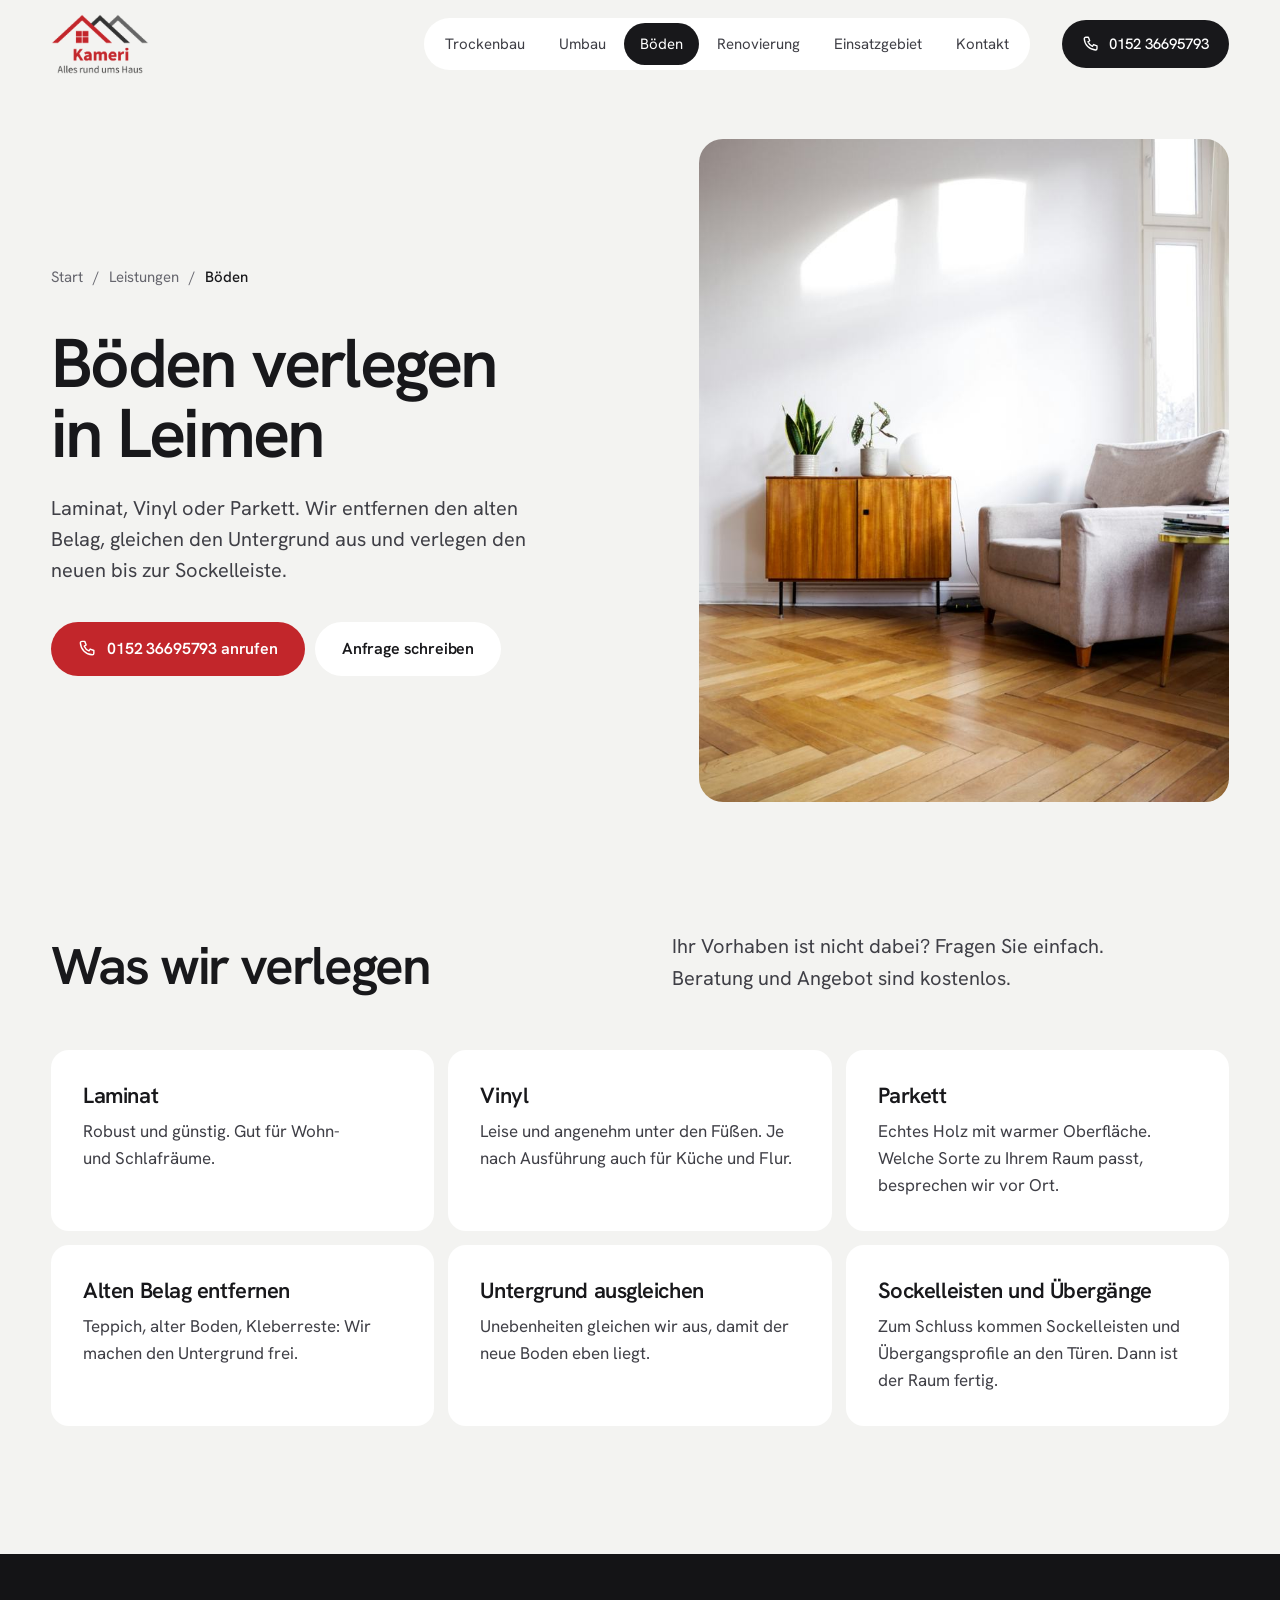
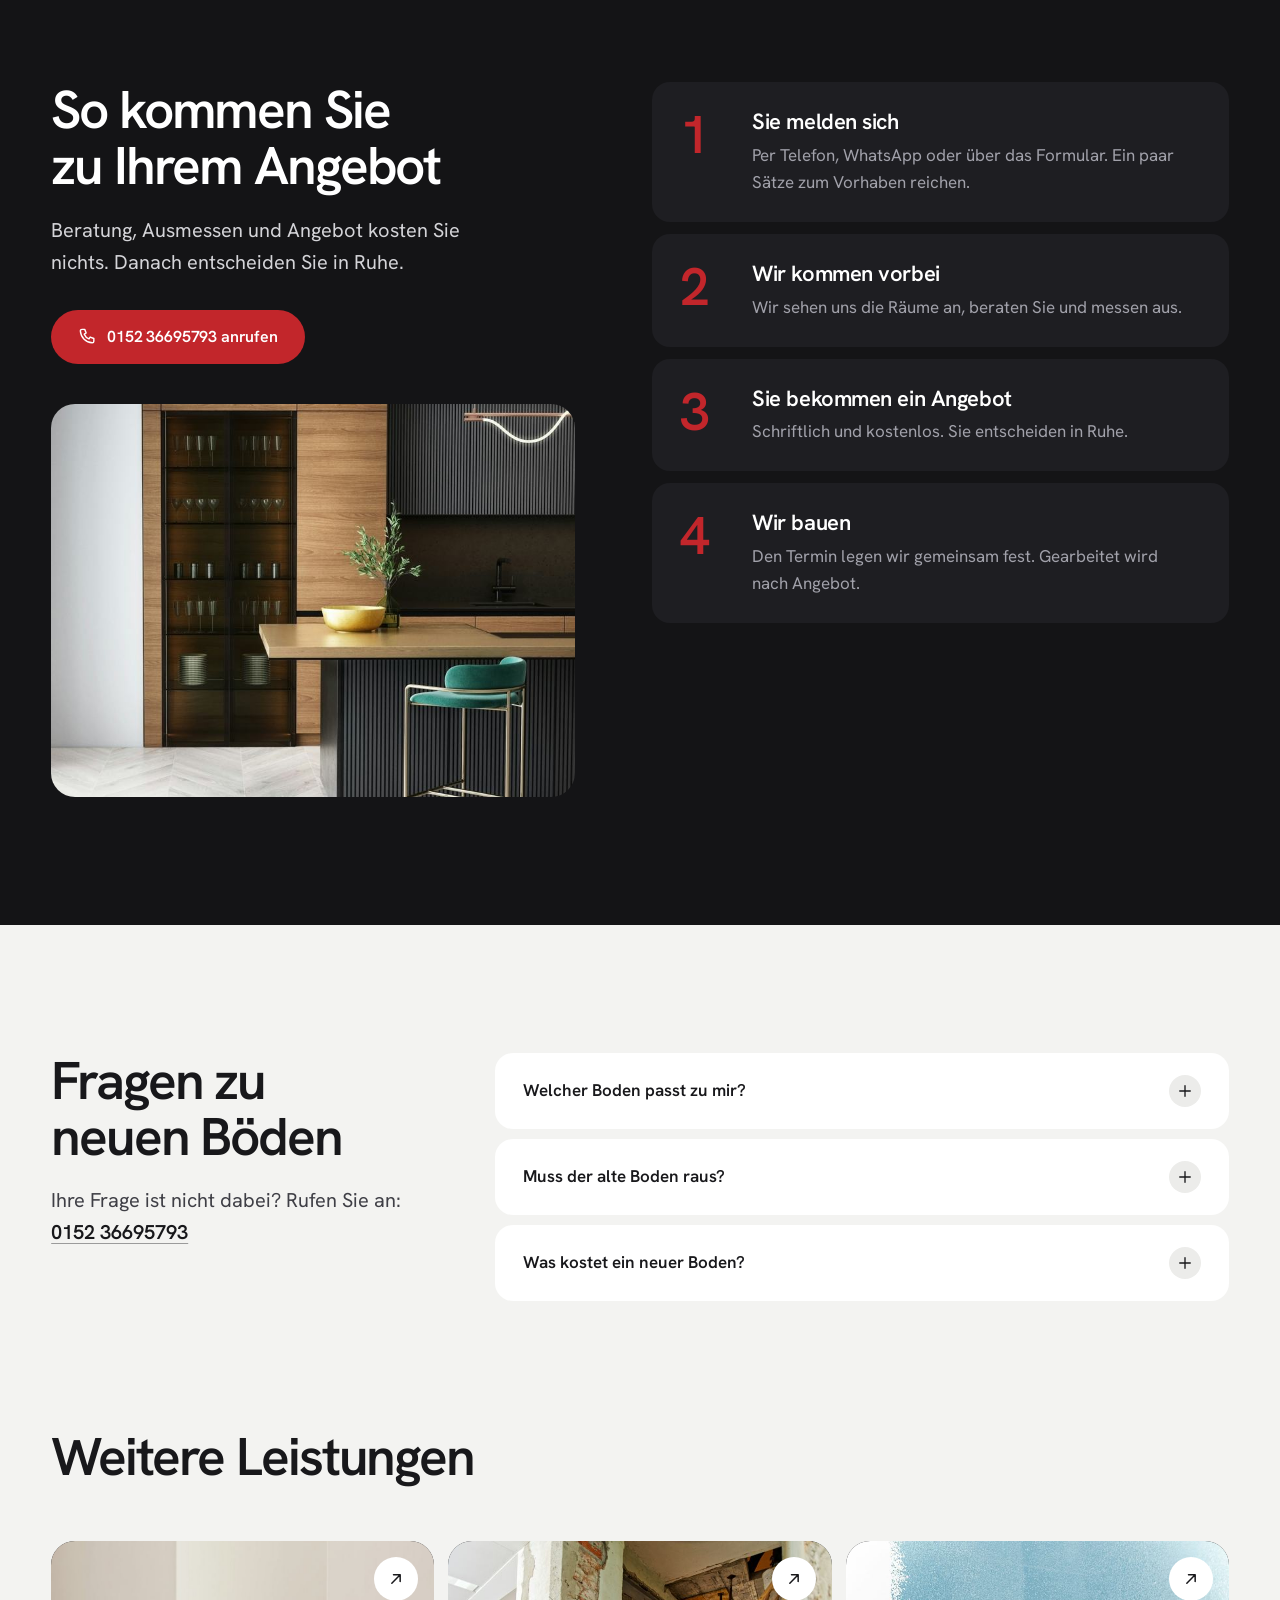
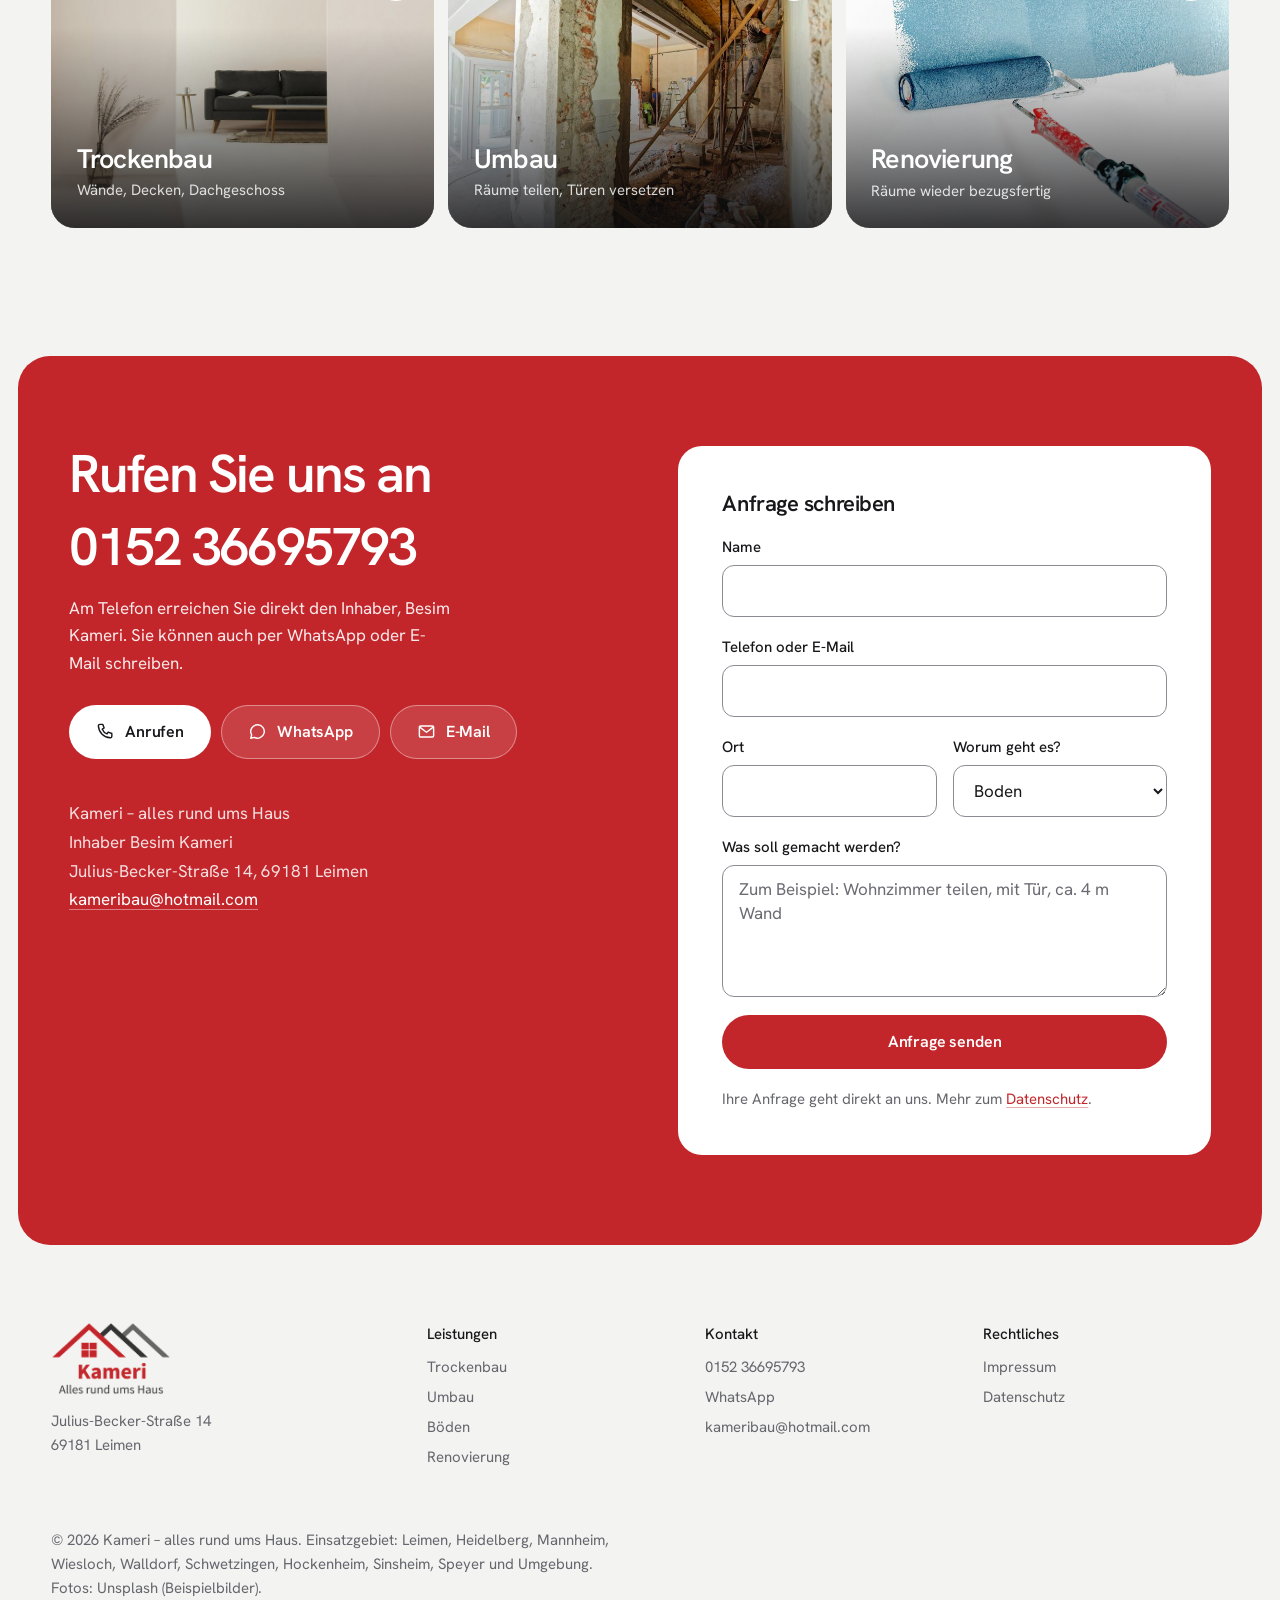
==== boeden.html @ 83eec3ef "Neue Startseite und eigene Seiten für jede Leistung Startseite mit Foto-Bühne und Rückruf-Formular, " ====
<!doctype html>
<html lang="de">
<head>
  <meta charset="utf-8">
  <meta name="viewport" content="width=device-width, initial-scale=1, viewport-fit=cover">
  <title>Boden verlegen in Leimen, Heidelberg und Umgebung – Kameri</title>
  <meta name="description" content="Laminat, Vinyl und Parkett verlegen in Leimen und Umgebung: alten Belag entfernen, Untergrund ausgleichen, neuen Boden verlegen. Beratung und Angebot kostenlos.">
  <meta name="theme-color" content="#f3f3f1">
  <link rel="icon" type="image/png" href="bilder/favicon.png">
  <link rel="apple-touch-icon" href="bilder/favicon.png">
  <link rel="preload" href="schriften/hanken-grotesk-latin-600-normal.woff2" as="font" type="font/woff2" crossorigin>
  <link rel="preload" href="schriften/hanken-grotesk-latin-400-normal.woff2" as="font" type="font/woff2" crossorigin>
  <link rel="stylesheet" href="stil.css?v=9">
  <meta property="og:title" content="Boden verlegen in Leimen, Heidelberg und Umgebung – Kameri">
  <meta property="og:description" content="Laminat, Vinyl und Parkett verlegen in Leimen und Umgebung: alten Belag entfernen, Untergrund ausgleichen, neuen Boden verlegen. Beratung und Angebot kostenlos.">
  <meta property="og:image" content="bilder/fotos/boden-fischgraet-1200.jpg">
  <meta property="og:locale" content="de_DE">
  <script type="application/ld+json">
  {
    "@context": "https://schema.org",
    "@type": "Service",
    "serviceType": "Böden",
    "areaServed": ["Leimen", "Heidelberg", "Mannheim", "Wiesloch", "Walldorf", "Schwetzingen", "Hockenheim", "Sinsheim", "Speyer"],
    "provider": {
      "@type": "HomeAndConstructionBusiness",
      "name": "Kameri – alles rund ums Haus",
      "telephone": "+49 152 36695793",
      "address": { "@type": "PostalAddress", "streetAddress": "Julius-Becker-Straße 14", "postalCode": "69181", "addressLocality": "Leimen", "addressCountry": "DE" }
    }
  }
  </script>
  <script>document.documentElement.classList.add("js")</script>
</head>
<body>
  <a class="springen" href="#inhalt">Zum Inhalt springen</a>

  <svg width="0" height="0" class="symbole" aria-hidden="true">
    <symbol id="i-telefon" viewBox="0 0 24 24"><path fill="none" stroke="currentColor" stroke-width="1.8" stroke-linecap="round" stroke-linejoin="round" d="M5 3h3.5l1.8 4.6-2.4 1.5a11 11 0 0 0 6 6l1.5-2.4L20 14.5V18a2 2 0 0 1-2 2A16 16 0 0 1 3 5a2 2 0 0 1 2-2Z"/></symbol>
    <symbol id="i-chat" viewBox="0 0 24 24"><path fill="none" stroke="currentColor" stroke-width="1.8" stroke-linecap="round" stroke-linejoin="round" d="M12 3.5a8.5 8.5 0 0 0-7.4 12.7L3.5 20.5l4.4-1.1A8.5 8.5 0 1 0 12 3.5Z"/></symbol>
    <symbol id="i-post" viewBox="0 0 24 24"><rect x="3" y="5" width="18" height="14" rx="1.5" fill="none" stroke="currentColor" stroke-width="1.8"/><path fill="none" stroke="currentColor" stroke-width="1.8" stroke-linejoin="round" d="m3.5 6.5 8.5 6.5 8.5-6.5"/></symbol>
    <symbol id="i-haken" viewBox="0 0 24 24"><path fill="none" stroke="currentColor" stroke-width="2" stroke-linecap="round" stroke-linejoin="round" d="m5 12.5 4.5 4.5L19 7.5"/></symbol>
    <symbol id="i-plus" viewBox="0 0 24 24"><path fill="none" stroke="currentColor" stroke-width="1.8" stroke-linecap="round" d="M12 5v14M5 12h14"/></symbol>
    <symbol id="i-pfeil" viewBox="0 0 24 24"><path fill="none" stroke="currentColor" stroke-width="1.8" stroke-linecap="round" stroke-linejoin="round" d="M7 17 17 7M9 7h8v8"/></symbol>
  </svg>

  <header class="kopf">
    <div class="kopf-innen">
      <a class="marke" href="index.html" aria-label="Kameri – alles rund ums Haus, zur Startseite">
        <img src="bilder/logo-260.png" width="260" height="159" alt="Kameri – alles rund ums Haus">
      </a>
      <nav class="navi" id="navi" aria-label="Hauptnavigation">
        <a href="trockenbau.html">Trockenbau</a>
          <a href="umbau.html">Umbau</a>
          <a href="boeden.html" aria-current="page">Böden</a>
          <a href="renovierung.html">Renovierung</a>
        <a href="index.html#gebiet">Einsatzgebiet</a>
        <a href="#kontakt">Kontakt</a>
      </nav>
      <a class="kopf-telefon" href="tel:+4915236695793">
        <svg aria-hidden="true"><use href="#i-telefon"/></svg>
        <span>0152 36695793</span>
      </a>
      <button class="menue-knopf" type="button" aria-expanded="false" aria-controls="navi" aria-label="Menü öffnen"><span></span><span></span></button>
    </div>
  </header>

  <main id="inhalt">
    <section class="seitenkopf" aria-labelledby="titel">
      <div class="seitenkopf-text">
        <nav class="pfad" aria-label="Sie sind hier">
          <a href="index.html">Start</a><span aria-hidden="true">/</span><a href="index.html#leistungen">Leistungen</a><span aria-hidden="true">/</span><span aria-current="page">Böden</span>
        </nav>
        <h1 id="titel">Böden verlegen in Leimen</h1>
        <p class="seitenkopf-lead">Laminat, Vinyl oder Parkett. Wir entfernen den alten Belag, gleichen den Untergrund aus und verlegen den neuen bis zur Sockelleiste.</p>
        <div class="aktionen">
          <a class="knopf knopf-rot" href="tel:+4915236695793"><svg aria-hidden="true"><use href="#i-telefon"/></svg>0152 36695793 anrufen</a>
          <a class="knopf knopf-weiss" href="#kontakt">Anfrage schreiben</a>
        </div>
      </div>
      <div class="seitenkopf-bild">
        <img src="bilder/fotos/boden-fischgraet-1200.jpg" srcset="bilder/fotos/boden-fischgraet-800.jpg 800w, bilder/fotos/boden-fischgraet-1200.jpg 1200w, bilder/fotos/boden-fischgraet-1600.jpg 1600w" sizes="(max-width: 860px) 100vw, 45vw" width="1200" height="1800" fetchpriority="high" alt="Wohnzimmer mit Parkett und hellen Wänden">
      </div>
    </section>

    <section class="abschnitt abschnitt-oben-frei" aria-labelledby="punkte-titel">
      <div class="innen">
        <div class="abschnitt-kopf" data-zeigen>
          <h2 id="punkte-titel">Was wir verlegen</h2>
          <p>Ihr Vorhaben ist nicht dabei? Fragen Sie einfach. Beratung und Angebot sind kostenlos.</p>
        </div>
        <ul class="punkte">
          <li data-zeigen>
            <h3>Laminat</h3>
            <p>Robust und günstig. Gut für Wohn- und Schlafräume.</p>
          </li>
          <li data-zeigen>
            <h3>Vinyl</h3>
            <p>Leise und angenehm unter den Füßen. Je nach Ausführung auch für Küche und Flur.</p>
          </li>
          <li data-zeigen>
            <h3>Parkett</h3>
            <p>Echtes Holz mit warmer Oberfläche. Welche Sorte zu Ihrem Raum passt, besprechen wir vor Ort.</p>
          </li>
          <li data-zeigen>
            <h3>Alten Belag entfernen</h3>
            <p>Teppich, alter Boden, Kleberreste: Wir machen den Untergrund frei.</p>
          </li>
          <li data-zeigen>
            <h3>Untergrund ausgleichen</h3>
            <p>Unebenheiten gleichen wir aus, damit der neue Boden eben liegt.</p>
          </li>
          <li data-zeigen>
            <h3>Sockelleisten und Übergänge</h3>
            <p>Zum Schluss kommen Sockelleisten und Übergangsprofile an den Türen. Dann ist der Raum fertig.</p>
          </li>
        </ul>
      </div>
    </section>

    <section class="dunkel" id="ablauf" aria-labelledby="ablauf-titel">
      <div class="innen ablauf-innen">
        <div class="ablauf-text" data-zeigen>
          <h2 id="ablauf-titel">So kommen Sie zu Ihrem Angebot</h2>
          <p>Beratung, Ausmessen und Angebot kosten Sie nichts. Danach entscheiden Sie in Ruhe.</p>
          <div class="aktionen">
            <a class="knopf knopf-rot" href="tel:+4915236695793"><svg aria-hidden="true"><use href="#i-telefon"/></svg>0152 36695793 anrufen</a>
          </div>
          <img class="ablauf-bild" src="bilder/fotos/kueche-dunkel-1200.jpg" srcset="bilder/fotos/kueche-dunkel-800.jpg 800w, bilder/fotos/kueche-dunkel-1200.jpg 1200w, bilder/fotos/kueche-dunkel-1600.jpg 1600w" sizes="(max-width: 860px) 100vw, 40vw" width="1200" height="1311" loading="lazy" alt="Dunkle, edle Küche mit Holzfronten und Fischgrätboden">
        </div>
        <ol class="ablauf">
          <li data-zeigen>
            <h3>Sie melden sich</h3>
            <p>Per Telefon, WhatsApp oder über das Formular. Ein paar Sätze zum Vorhaben reichen.</p>
          </li>
          <li data-zeigen>
            <h3>Wir kommen vorbei</h3>
            <p>Wir sehen uns die Räume an, beraten Sie und messen aus.</p>
          </li>
          <li data-zeigen>
            <h3>Sie bekommen ein Angebot</h3>
            <p>Schriftlich und kostenlos. Sie entscheiden in Ruhe.</p>
          </li>
          <li data-zeigen>
            <h3>Wir bauen</h3>
            <p>Den Termin legen wir gemeinsam fest. Gearbeitet wird nach Angebot.</p>
          </li>
        </ol>
      </div>
    </section>

    <section class="abschnitt" id="fragen" aria-labelledby="fragen-titel">
      <div class="innen fragen-innen">
        <div class="abschnitt-kopf abschnitt-kopf-schmal" data-zeigen>
          <h2 id="fragen-titel">Fragen zu neuen Böden</h2>
          <p class="fragen-hinweis">Ihre Frage ist nicht dabei? Rufen Sie an: <a class="textlink" href="tel:+4915236695793">0152 36695793</a></p>
        </div>
        <div class="fragen" data-zeigen>
          <details>
            <summary>Welcher Boden passt zu mir?<svg aria-hidden="true"><use href="#i-plus"/></svg></summary>
            <p>Das hängt vom Raum ab und davon, was Sie ausgeben möchten. Bei der Besichtigung sehen wir uns den Raum an und beraten Sie.</p>
          </details>
          <details>
            <summary>Muss der alte Boden raus?<svg aria-hidden="true"><use href="#i-plus"/></svg></summary>
            <p>Nicht immer. Manchmal kann der neue Belag darauf liegen. Das prüfen wir vor Ort.</p>
          </details>
          <details>
            <summary>Was kostet ein neuer Boden?<svg aria-hidden="true"><use href="#i-plus"/></svg></summary>
            <p>Das hängt von Fläche, Belag und Untergrund ab. Besichtigung und Angebot sind kostenlos.</p>
          </details>
        </div>
      </div>
    </section>

    <section class="abschnitt abschnitt-oben-frei" aria-labelledby="weitere-titel">
      <div class="innen">
        <div class="abschnitt-kopf" data-zeigen>
          <h2 id="weitere-titel">Weitere Leistungen</h2>
        </div>
        <div class="kacheln kacheln-drei">
          <a class="kachel" href="trockenbau.html" data-zeigen>
            <img src="bilder/fotos/trockenbau-bogen-1200.jpg" srcset="bilder/fotos/trockenbau-bogen-800.jpg 800w, bilder/fotos/trockenbau-bogen-1200.jpg 1200w, bilder/fotos/trockenbau-bogen-1600.jpg 1600w" sizes="(max-width: 720px) 100vw, 33vw" width="1200" height="1800" loading="lazy" alt="Weißer Raum mit gerundetem Wanddurchgang">
            
            <span class="kachel-pfeil"><svg aria-hidden="true"><use href="#i-pfeil"/></svg></span>
            <span class="kachel-text">
              <span class="kachel-name">Trockenbau</span>
              <span class="kachel-kurz">Wände, Decken, Dachgeschoss</span>
            </span>
          </a>
          <a class="kachel" href="umbau.html" data-zeigen>
            <img src="bilder/fotos/umbau-altbau-1200.jpg" srcset="bilder/fotos/umbau-altbau-800.jpg 800w, bilder/fotos/umbau-altbau-1200.jpg 1200w, bilder/fotos/umbau-altbau-1600.jpg 1600w" sizes="(max-width: 720px) 100vw, 33vw" width="1200" height="798" loading="lazy" alt="Altbauwohnung im Umbau mit geöffneter Wand und Stützen">
            
            <span class="kachel-pfeil"><svg aria-hidden="true"><use href="#i-pfeil"/></svg></span>
            <span class="kachel-text">
              <span class="kachel-name">Umbau</span>
              <span class="kachel-kurz">Räume teilen, Türen versetzen</span>
            </span>
          </a>
          <a class="kachel" href="renovierung.html" data-zeigen>
            <img src="bilder/fotos/renovierung-farbe-1200.jpg" srcset="bilder/fotos/renovierung-farbe-800.jpg 800w, bilder/fotos/renovierung-farbe-1200.jpg 1200w, bilder/fotos/renovierung-farbe-1600.jpg 1600w" sizes="(max-width: 720px) 100vw, 33vw" width="1200" height="839" loading="lazy" alt="Farbroller streicht eine Wand hellblau">
            
            <span class="kachel-pfeil"><svg aria-hidden="true"><use href="#i-pfeil"/></svg></span>
            <span class="kachel-text">
              <span class="kachel-name">Renovierung</span>
              <span class="kachel-kurz">Räume wieder bezugsfertig</span>
            </span>
          </a>
        </div>
      </div>
    </section>

    <section class="kontakt" id="kontakt" aria-labelledby="kontakt-titel">
      <div class="kontakt-flaeche">
        <div class="innen kontakt-innen">
          <div class="kontakt-text" data-zeigen>
            <h2 id="kontakt-titel">Rufen Sie uns an</h2>
            <a class="kontakt-nummer" href="tel:+4915236695793">0152 36695793</a>
            <p>Am Telefon erreichen Sie direkt den Inhaber, Besim Kameri. Sie können auch per WhatsApp oder E-Mail schreiben.</p>
            <div class="aktionen">
              <a class="knopf knopf-weiss" href="tel:+4915236695793"><svg aria-hidden="true"><use href="#i-telefon"/></svg>Anrufen</a>
              <a class="knopf knopf-glas" href="https://wa.me/4915236695793"><svg aria-hidden="true"><use href="#i-chat"/></svg>WhatsApp</a>
              <a class="knopf knopf-glas" href="mailto:kameribau@hotmail.com"><svg aria-hidden="true"><use href="#i-post"/></svg>E-Mail</a>
            </div>
            <address>
              Kameri – alles rund ums Haus<br>
              Inhaber Besim Kameri<br>
              Julius-Becker-Straße 14, 69181 Leimen<br>
              <a class="textlink" href="mailto:kameribau@hotmail.com">kameribau@hotmail.com</a>
            </address>
          </div>

          <form class="formular" id="anfrage" data-anfrage action="mailto:kameribau@hotmail.com" method="post" enctype="text/plain" novalidate data-zeigen>
            <h3>Anfrage schreiben</h3>
            <div class="feld">
              <label for="f-name">Name</label>
              <input id="f-name" name="Name" type="text" autocomplete="name" required aria-describedby="f-name-fehler">
              <span class="fehler" id="f-name-fehler"></span>
            </div>
            <div class="feld">
              <label for="f-kontakt">Telefon oder E-Mail</label>
              <input id="f-kontakt" name="Kontakt" type="text" autocapitalize="none" autocorrect="off" spellcheck="false" required aria-describedby="f-kontakt-fehler">
              <span class="fehler" id="f-kontakt-fehler"></span>
            </div>
            <div class="feld-reihe">
              <div class="feld">
                <label for="f-ort">Ort</label>
                <input id="f-ort" name="Ort" type="text" autocomplete="address-level2">
              </div>
              <div class="feld">
                <label for="f-leistung">Worum geht es?</label>
                <select id="f-leistung" name="Leistung">
                <option value="">Bitte wählen</option>
                <option>Trockenbau</option>
                <option>Umbau</option>
                <option selected>Boden</option>
                <option>Renovierung</option>
                <option>Etwas anderes</option>
              </select>
              </div>
            </div>
            <div class="feld">
              <label for="f-nachricht">Was soll gemacht werden?</label>
              <textarea id="f-nachricht" name="Nachricht" required aria-describedby="f-nachricht-fehler" placeholder="Zum Beispiel: Wohnzimmer teilen, mit Tür, ca. 4 m Wand"></textarea>
              <span class="fehler" id="f-nachricht-fehler"></span>
            </div>
            <input class="falle" type="checkbox" name="botcheck" tabindex="-1" autocomplete="off" aria-hidden="true">
            <button class="knopf knopf-rot knopf-breit" type="submit">Anfrage senden</button>
            <p class="formular-hinweis"><span data-hinweis-mail>Öffnet Ihr E-Mail-Programm mit der fertigen Nachricht.</span> Mehr zum <a class="textlink" href="datenschutz.html">Datenschutz</a>.</p>
            <p class="formular-status" role="status" aria-live="polite"></p>
          </form>
        </div>
      </div>
    </section>
  </main>

  <footer class="fuss">
    <div class="innen fuss-innen">
      <div class="fuss-marke">
        <img class="fuss-logo" src="bilder/logo-260.png" width="260" height="159" alt="Kameri – alles rund ums Haus" loading="lazy">
        <p>Julius-Becker-Straße 14<br>69181 Leimen</p>
      </div>
      <div>
        <p class="fuss-titel">Leistungen</p>
        <p class="fuss-links"><a href="trockenbau.html">Trockenbau</a><a href="umbau.html">Umbau</a><a href="boeden.html">Böden</a><a href="renovierung.html">Renovierung</a></p>
      </div>
      <div>
        <p class="fuss-titel">Kontakt</p>
        <p class="fuss-links"><a href="tel:+4915236695793">0152 36695793</a><a href="https://wa.me/4915236695793">WhatsApp</a><a href="mailto:kameribau@hotmail.com">kameribau@hotmail.com</a></p>
      </div>
      <div>
        <p class="fuss-titel">Rechtliches</p>
        <p class="fuss-links"><a href="impressum.html">Impressum</a><a href="datenschutz.html">Datenschutz</a></p>
      </div>
      <p class="fuss-recht">© <span data-jahr>2026</span> Kameri – alles rund ums Haus. Einsatzgebiet: Leimen, Heidelberg, Mannheim, Wiesloch, Walldorf, Schwetzingen, Hockenheim, Sinsheim, Speyer und Umgebung. Fotos: Unsplash (Beispielbilder).</p>
    </div>
  </footer>

  <div class="leiste" data-leiste>
    <a class="leiste-anruf" href="tel:+4915236695793"><svg aria-hidden="true"><use href="#i-telefon"/></svg>Anrufen</a>
    <a class="leiste-whatsapp" href="https://wa.me/4915236695793"><svg aria-hidden="true"><use href="#i-chat"/></svg>WhatsApp</a>
  </div>

  <script src="seite.js?v=9" defer></script>
</body>
</html>
---- stil.css ----
/* Kameri – alles rund ums Haus */

@font-face {
  font-family: "Hanken Grotesk";
  src: url("schriften/hanken-grotesk-latin-400-normal.woff2") format("woff2");
  font-weight: 400;
  font-display: swap;
}
@font-face {
  font-family: "Hanken Grotesk";
  src: url("schriften/hanken-grotesk-latin-500-normal.woff2") format("woff2");
  font-weight: 500;
  font-display: swap;
}
@font-face {
  font-family: "Hanken Grotesk";
  src: url("schriften/hanken-grotesk-latin-600-normal.woff2") format("woff2");
  font-weight: 600;
  font-display: swap;
}

/* Hell und modern mit dunklen Abschnitten: Flächen statt Rahmen, runde Fotos, Pill-Knöpfe */
:root {
  --grund: #f3f3f1;
  --weiss: #ffffff;
  --flaeche: #ececea;
  --linie: #e7e5e4;
  --tinte: #18181b;
  --text: #3f3f46;
  --leise: #66666e;
  --rot: #c2262b;
  --rot-tief: #a51f24;
  --feldrand: #8b8b93;
  --platzhalter: #6b6b73;

  --dunkel: #141416;
  --dunkel-karte: #1e1e22;
  --dunkel-linie: #2f2f35;
  --dunkel-text: #d4d4d8;
  --dunkel-leise: #a1a1aa;

  --schrift: "Hanken Grotesk", system-ui, -apple-system, "Segoe UI", sans-serif;

  --t-klein: 0.9375rem;
  --t-text: 1.0625rem;
  --t-lead: 1.25rem;
  --t-h3: 1.375rem;
  --t-h2: clamp(2.1rem, 1.4rem + 2.4vw, 3.5rem);
  --t-h1: clamp(2.75rem, 1.5rem + 4.4vw, 5.5rem);

  --r-gross: 24px;
  --r: 18px;
  --r-klein: 12px;

  --rand: clamp(20px, 4vw, 56px);
  --rand-klein: clamp(10px, 1.4vw, 20px);
  --r-buehne: 32px;
  --breite: 1320px;
  --abstand: clamp(88px, 10vw, 144px);
  --kopf-hoehe: 88px;

  --ease-out: cubic-bezier(0.23, 1, 0.32, 1);
  --ease-soft: cubic-bezier(0.33, 1, 0.68, 1);
}

*,
*::before,
*::after {
  box-sizing: border-box;
}

html {
  -webkit-text-size-adjust: 100%;
  -webkit-tap-highlight-color: transparent;
  scroll-behavior: smooth;
  scroll-padding-top: calc(var(--kopf-hoehe) + 16px);
  scrollbar-color: #c4c4c8 var(--grund);
}

body {
  margin: 0;
  background: var(--grund);
  color: var(--text);
  font-family: var(--schrift);
  font-size: var(--t-text);
  line-height: 1.6;
  caret-color: var(--rot);
  accent-color: var(--rot);
  font-kerning: normal;
  -webkit-font-smoothing: antialiased;
}

::selection {
  background: var(--rot);
  color: var(--weiss);
}

img,
svg {
  display: block;
  max-width: 100%;
}

h1,
h2,
h3,
p,
ul,
ol,
figure {
  margin: 0;
}

ul,
ol {
  padding: 0;
  list-style: none;
}

h1,
h2 {
  color: var(--tinte);
  font-weight: 600;
  letter-spacing: -0.04em;
  text-wrap: balance;
}

h1 {
  font-size: var(--t-h1);
  line-height: 1.02;
}

h2 {
  font-size: var(--t-h2);
  line-height: 1.05;
}

h3 {
  color: var(--tinte);
  font-size: var(--t-h3);
  font-weight: 600;
  line-height: 1.25;
  letter-spacing: -0.02em;
}

p {
  text-wrap: pretty;
}

a {
  color: inherit;
}

:focus-visible {
  outline: 2px solid var(--rot);
  outline-offset: 3px;
}

a,
button,
summary {
  touch-action: manipulation;
}

.symbole {
  position: absolute;
}

.springen {
  position: absolute;
  left: var(--rand);
  top: -80px;
  z-index: 60;
  padding: 12px 18px;
  border-radius: 999px;
  background: var(--rot);
  color: var(--weiss);
  font-weight: 600;
}
.springen:focus {
  top: 12px;
}

.innen {
  max-width: calc(var(--breite) + 2 * var(--rand));
  margin-inline: auto;
  padding-inline: var(--rand);
}

/* ---------- Knöpfe und Links ---------- */

.knopf {
  display: inline-flex;
  align-items: center;
  justify-content: center;
  gap: 10px;
  min-height: 54px;
  padding: 0 26px;
  border: 1px solid transparent; /* taste-skill-ignore: nur der Glas-Knopf zeigt den Rand */
  border-radius: 999px;
  font: 600 1rem / 1 var(--schrift);
  letter-spacing: -0.01em;
  text-decoration: none;
  white-space: nowrap;
  cursor: pointer;
  user-select: none;
  -webkit-user-select: none;
  transition: transform 140ms var(--ease-out), background-color 180ms ease, border-color 180ms ease, color 180ms ease;
}

.knopf svg {
  width: 19px;
  height: 19px;
  flex: none;
}

.knopf:active {
  transform: scale(0.97);
}

.knopf-rot {
  background: var(--rot);
  color: var(--weiss);
}

.knopf-weiss {
  background: var(--weiss);
  color: var(--tinte);
}

.knopf-dunkel {
  background: var(--tinte);
  color: var(--weiss);
}

.knopf-glas {
  background: rgb(255 255 255 / 0.08);
  border-color: rgb(255 255 255 / 0.22);
  color: var(--weiss);
}

.knopf-breit {
  width: 100%;
}

.textlink {
  text-decoration: underline;
  text-decoration-thickness: 1px;
  text-underline-offset: 0.22em;
  text-decoration-color: color-mix(in srgb, currentColor 40%, transparent);
  transition: text-decoration-color 180ms ease, color 180ms ease;
}

@media (hover: hover) and (pointer: fine) {
  .knopf-rot:hover {
    background: var(--rot-tief);
  }
  .knopf-weiss:hover {
    background: var(--flaeche);
  }
  .knopf-dunkel:hover {
    background: #2e2e33;
  }
  .knopf-glas:hover {
    background: rgb(255 255 255 / 0.16);
    border-color: rgb(255 255 255 / 0.4);
  }
  .textlink:hover {
    text-decoration-color: currentColor;
  }
}

.aktionen {
  display: flex;
  flex-wrap: wrap;
  align-items: center;
  gap: 10px;
}

/* ---------- Kopf ---------- */

.kopf {
  position: sticky;
  top: 0;
  z-index: 50;
  background: color-mix(in srgb, var(--grund) 92%, transparent);
}

/* Schatten fertig auf dem Pseudo-Element, beim Scrollen wird nur die Deckkraft geändert */
.kopf::after {
  content: "";
  position: absolute;
  inset: 0;
  z-index: -1;
  background: var(--grund);
  box-shadow: /* taste-skill-ignore */ 0 1px 0 rgb(0 0 0 / 0.04), 0 10px 30px -20px rgb(0 0 0 / 0.3);
  opacity: 0;
  pointer-events: none;
  transition: opacity 240ms var(--ease-out);
}

.kopf.gescrollt::after {
  opacity: 1;
}

.kopf-innen {
  display: flex;
  align-items: center;
  gap: 32px;
  height: var(--kopf-hoehe);
  max-width: calc(var(--breite) + 2 * var(--rand));
  margin-inline: auto;
  padding-inline: var(--rand);
}

.marke img {
  width: auto;
  height: 60px;
}

.navi {
  display: flex;
  gap: 2px;
  margin-left: auto;
  padding: 5px;
  border-radius: 999px;
  background: var(--weiss);
}

.navi a {
  padding: 9px 16px;
  border-radius: 999px;
  color: var(--text);
  font-size: var(--t-klein);
  text-decoration: none;
  transition: background-color 180ms ease, color 180ms ease;
}

.kopf-telefon {
  display: inline-flex;
  align-items: center;
  gap: 9px;
  min-height: 48px;
  padding: 0 20px;
  border-radius: 999px;
  background: var(--tinte);
  color: var(--weiss);
  font-size: var(--t-klein);
  font-weight: 500;
  text-decoration: none;
  white-space: nowrap;
  user-select: none;
  -webkit-user-select: none;
  transition: background-color 180ms ease, transform 140ms var(--ease-out);
}

.kopf-telefon svg {
  width: 18px;
  height: 18px;
}

.kopf-telefon:active {
  transform: scale(0.97);
}

.navi a[aria-current="page"] {
  background: var(--tinte);
  color: var(--weiss);
}

/* Menü-Knopf nur am Handy und nur mit Skript */
.menue-knopf {
  display: none;
  position: relative;
  width: 48px;
  height: 48px;
  flex: none;
  padding: 0;
  border: 0;
  border-radius: 50%;
  background: var(--weiss);
  color: var(--tinte);
  cursor: pointer;
  transition: transform 140ms var(--ease-out);
}

.menue-knopf span {
  position: absolute;
  left: 15px;
  right: 15px;
  height: 2px;
  border-radius: 2px;
  background: currentColor;
  transition: transform 200ms var(--ease-out);
}

.menue-knopf span:first-child { transform: translateY(-4px); }
.menue-knopf span:last-child { transform: translateY(4px); }
.kopf.offen .menue-knopf span:first-child { transform: rotate(45deg); }
.kopf.offen .menue-knopf span:last-child { transform: rotate(-45deg); }

.menue-knopf:active {
  transform: scale(0.95);
}

@media (hover: hover) and (pointer: fine) {
  .navi a:hover {
    background: var(--flaeche);
    color: var(--tinte);
  }
  .kopf-telefon:hover {
    background: #2e2e33;
  }
}

/* ---------- Bühne (Startseite) ---------- */

.buehne-rahmen {
  max-width: 1640px;
  margin-inline: auto;
  padding: 4px var(--rand-klein) 0;
}

.buehne {
  position: relative;
  isolation: isolate;
  display: flex;
  flex-direction: column;
  justify-content: flex-end;
  min-height: clamp(640px, calc(100svh - var(--kopf-hoehe) - 8px), 860px);
  padding: clamp(28px, 4.5vw, 72px);
  overflow: hidden;
  border-radius: var(--r-buehne);
  background: var(--dunkel);
  color: rgb(255 255 255 / 0.86);
}

.buehne-bild {
  position: absolute;
  inset: 0;
  z-index: -1;
}

.buehne-bild img {
  width: 100%;
  height: 100%;
  object-fit: cover;
}

/* Verlauf, damit die weiße Schrift auf dem Foto lesbar bleibt */
.buehne-bild::after {
  content: "";
  position: absolute;
  inset: 0;
  background:
    linear-gradient(to top, rgb(12 12 14 / 0.88) 0%, rgb(12 12 14 / 0.5) 42%, rgb(12 12 14 / 0.12) 75%), /* taste-skill-ignore: Abdunklung über dem Foto */
    linear-gradient(to right, rgb(12 12 14 / 0.55) 0%, rgb(12 12 14 / 0) 70%); /* taste-skill-ignore */
}

.buehne h1 {
  max-width: 9ch;
  color: var(--weiss);
}

.buehne-lead {
  max-width: 44ch;
  margin: 22px 0 32px;
  font-size: var(--t-lead);
  line-height: 1.55;
}

.buehne ::selection {
  background: var(--weiss);
  color: var(--tinte);
}

.buehne > .buehne-text :focus-visible {
  outline-color: var(--weiss);
}

/* Rückruf direkt auf der Bühne */
.rueckruf,
.buehne .formular-danke {
  max-width: 1040px;
  margin-top: clamp(36px, 4.5vw, 64px);
}

.rueckruf {
  padding: 20px 20px 22px;
  border-radius: var(--r-gross);
  background: var(--weiss);
  color: var(--text);
}

.rueckruf ::selection {
  background: var(--rot);
  color: var(--weiss);
}

.rueckruf-titel {
  margin-bottom: 14px;
  color: var(--leise);
  font-size: var(--t-klein);
}

.rueckruf-titel b {
  margin-right: 6px;
  color: var(--tinte);
  font-weight: 600;
}

.rueckruf-felder {
  display: grid;
  grid-template-columns: repeat(3, minmax(0, 1fr)) auto;
  gap: 12px;
  align-items: start;
}

/* Knopf auf Höhe der Felder (Beschriftung 24px + 6px Abstand) */
.rueckruf-felder > .knopf {
  margin-top: 30px;
}

.rueckruf .formular-status {
  margin-top: 12px;
  color: var(--tinte);
  font-weight: 500;
}

.rueckruf .formular-status.fehlgeschlagen {
  color: var(--rot-tief);
}

.rueckruf[aria-busy="true"] button[type="submit"] {
  opacity: 0.7;
  cursor: progress;
}

.werte {
  display: grid;
  grid-template-columns: repeat(3, minmax(0, 1fr));
  gap: 14px;
  max-width: calc(var(--breite) + 2 * var(--rand));
  margin-inline: auto;
  padding: clamp(48px, 6vw, 80px) var(--rand) 0;
}

.wert {
  min-width: 0;
  padding: 4px 0;
}

.wert b {
  display: block;
  color: var(--tinte);
  font-size: clamp(1.5rem, 0.6rem + 2.6vw, 3.5rem);
  font-weight: 600;
  letter-spacing: -0.04em;
  line-height: 1.05;
}

.wert span {
  display: block;
  margin-top: 6px;
  color: var(--leise);
  font-size: var(--t-klein);
}

/* ---------- Seitenkopf (Leistungsseiten) ---------- */

.seitenkopf {
  display: grid;
  grid-template-columns: minmax(0, 1.1fr) minmax(0, 1fr);
  gap: clamp(32px, 5vw, 80px);
  align-items: center;
  max-width: calc(var(--breite) + 2 * var(--rand));
  margin-inline: auto;
  padding: clamp(24px, 4vw, 56px) var(--rand) var(--abstand);
}

.pfad {
  display: flex;
  flex-wrap: wrap;
  gap: 4px 10px;
  margin-bottom: clamp(24px, 3vw, 40px);
  color: var(--leise);
  font-size: var(--t-klein);
}

.pfad a {
  text-decoration: none;
  transition: color 180ms ease;
}

.pfad [aria-current] {
  color: var(--tinte);
  font-weight: 500;
}

.seitenkopf h1 {
  max-width: 13ch;
  font-size: clamp(2.6rem, 1.6rem + 3.4vw, 4.75rem);
}

.seitenkopf-lead {
  max-width: 44ch;
  margin: 24px 0 36px;
  font-size: var(--t-lead);
  line-height: 1.55;
}

.seitenkopf-bild img {
  width: 100%;
  height: auto;
  aspect-ratio: 4 / 5;
  max-height: 680px;
  object-fit: cover;
  border-radius: var(--r-gross);
  background: var(--flaeche);
}

@media (hover: hover) and (pointer: fine) {
  .pfad a:hover {
    color: var(--tinte);
  }
}

/* ---------- Abschnitte ---------- */

.abschnitt {
  padding-block: var(--abstand);
}

.abschnitt-oben-frei {
  padding-top: 0;
}

.abschnitt-kopf {
  display: grid;
  grid-template-columns: minmax(0, 1fr) minmax(0, 1fr);
  gap: 16px 64px;
  align-items: end;
  margin-bottom: clamp(36px, 4.5vw, 56px);
}

.abschnitt-kopf p {
  max-width: 44ch;
  font-size: var(--t-lead);
}

/* Leistungen als hohe Bildkacheln, jede führt zu ihrer Seite */
.kacheln {
  display: grid;
  grid-template-columns: repeat(4, minmax(0, 1fr));
  gap: 14px;
}

.kacheln-drei {
  grid-template-columns: repeat(3, minmax(0, 1fr));
}

.kachel {
  position: relative;
  isolation: isolate;
  display: block;
  aspect-ratio: 3 / 4;
  overflow: hidden;
  border-radius: var(--r-gross);
  background: var(--dunkel);
  color: var(--weiss);
  text-decoration: none;
  user-select: none;
  -webkit-user-select: none;
  transition: transform 140ms var(--ease-out);
}

.kacheln-drei .kachel {
  aspect-ratio: 4 / 3;
}

.kachel img {
  position: absolute;
  inset: 0;
  z-index: -2;
  width: 100%;
  height: 100%;
  object-fit: cover;
  transition: transform 500ms var(--ease-soft);
}

.kachel::after {
  content: "";
  position: absolute;
  inset: 0;
  z-index: -1;
  background: linear-gradient(to top, rgb(12 12 14 / 0.82) 0%, rgb(12 12 14 / 0.25) 45%, rgb(12 12 14 / 0) 70%); /* taste-skill-ignore: Abdunklung über dem Foto */
}

.kachel:active {
  transform: scale(0.985);
}

.kachel-marke {
  position: absolute;
  top: 18px;
  left: 18px;
  padding: 7px 14px;
  border-radius: 999px;
  background: var(--rot);
  font-size: var(--t-klein);
  font-weight: 600;
}

.kachel-pfeil {
  position: absolute;
  top: 16px;
  right: 16px;
  display: grid;
  place-items: center;
  width: 44px;
  height: 44px;
  border-radius: 50%;
  background: var(--weiss);
  color: var(--tinte);
  transition: transform 220ms var(--ease-out);
}

.kachel-pfeil svg {
  width: 20px;
  height: 20px;
}

.kachel-text {
  position: absolute;
  left: clamp(20px, 2vw, 28px);
  right: clamp(20px, 2vw, 28px);
  bottom: clamp(20px, 2vw, 26px);
}

.kachel-name {
  display: block;
  font-size: clamp(1.5rem, 1.2rem + 0.6vw, 1.875rem);
  font-weight: 600;
  line-height: 1.15;
  letter-spacing: -0.03em;
}

.kachel-kurz {
  display: block;
  margin-top: 4px;
  color: rgb(255 255 255 / 0.82);
  font-size: var(--t-klein);
}

@media (hover: hover) and (pointer: fine) {
  .kachel:hover img {
    transform: scale(1.04);
  }
  .kachel:hover .kachel-pfeil {
    transform: rotate(45deg);
  }
}

/* Was zu einer Leistung gehört */
.punkte {
  display: grid;
  grid-template-columns: repeat(3, minmax(0, 1fr));
  gap: 14px;
}

.punkte li {
  padding: clamp(24px, 2.6vw, 32px);
  border-radius: var(--r);
  background: var(--weiss);
}

.punkte p {
  margin-top: 8px;
}

/* ---------- Dunkle Abschnitte ---------- */

.dunkel {
  padding-block: var(--abstand);
  background: var(--dunkel);
  color: var(--dunkel-text);
}

.dunkel h2,
.dunkel h3 {
  color: var(--weiss);
}

.dunkel ::selection {
  background: var(--weiss);
  color: var(--tinte);
}

.dunkel :focus-visible {
  outline-color: var(--weiss);
}

.ablauf-innen {
  display: grid;
  grid-template-columns: minmax(0, 1fr) minmax(0, 1.1fr);
  gap: clamp(40px, 6vw, 96px);
  align-items: start;
}

.ablauf-text p {
  max-width: 40ch;
  margin: 20px 0 32px;
  font-size: var(--t-lead);
}

.ablauf-bild {
  width: 100%;
  height: auto;
  margin-top: 40px;
  aspect-ratio: 4 / 3;
  object-fit: cover;
  border-radius: var(--r-gross);
}

.ablauf {
  display: grid;
  gap: 12px;
  counter-reset: schritt;
}

.ablauf li {
  display: grid;
  grid-template-columns: 56px 1fr;
  column-gap: 16px;
  padding: 26px 28px;
  border-radius: var(--r);
  background: var(--dunkel-karte);
  counter-increment: schritt;
}

.ablauf li::before {
  content: counter(schritt);
  grid-row: span 2;
  color: var(--rot);
  font-size: var(--t-h2);
  font-weight: 600;
  line-height: 1;
  letter-spacing: -0.04em;
  font-variant-numeric: tabular-nums;
}

.ablauf h3 {
  align-self: center;
}

.ablauf p {
  margin-top: 6px;
  color: var(--dunkel-leise);
}

/* ---------- Kunden ---------- */

.kunden {
  display: grid;
  grid-template-columns: repeat(2, minmax(0, 1fr));
  gap: 14px;
}

.kunde {
  overflow: hidden;
  border-radius: var(--r-gross);
  background: var(--weiss);
}

.kunde img {
  width: 100%;
  height: auto;
  aspect-ratio: 16 / 9;
  object-fit: cover;
}

.kunde-text {
  padding: 26px 28px 30px;
}

.kunde-text p {
  margin-top: 8px;
  max-width: 50ch;
}

/* ---------- Einsatzgebiet ---------- */

.gebiet-karte {
  display: grid;
  grid-template-columns: minmax(0, 1fr) minmax(0, 1fr);
  gap: clamp(32px, 5vw, 80px);
  align-items: center;
  padding: clamp(28px, 4vw, 56px);
  border-radius: var(--r-gross);
  background: var(--weiss);
}

.gebiet-text > p {
  margin-top: 14px;
  font-size: var(--t-lead);
}

.orte {
  display: grid;
  grid-template-columns: repeat(2, minmax(0, 1fr));
  gap: 8px;
  margin-top: 28px;
}

.orte li {
  display: flex;
  justify-content: space-between;
  gap: 12px;
  padding: 11px 16px;
  border-radius: var(--r-klein);
  background: var(--flaeche);
  color: var(--tinte);
}

.orte li span:last-child {
  color: #5f5f68;
  font-variant-numeric: tabular-nums;
}

.ortcheck {
  margin-top: 32px;
}

.ortcheck label {
  display: block;
  margin-bottom: 10px;
  color: var(--tinte);
  font-weight: 600;
}

.ortcheck-zeile {
  display: flex;
  gap: 8px;
}

.ortcheck input {
  flex: 1;
  min-width: 0;
  border-radius: 999px;
  padding-inline: 20px;
}

.ortcheck-antwort {
  min-height: 1.6em;
  margin-top: 12px;
  color: var(--tinte);
  font-weight: 500;
}

.ortcheck-antwort a {
  color: var(--rot);
}

.ortcheck-antwort.ja {
  display: flex;
  align-items: center;
  gap: 8px;
}

.ortcheck-antwort.ja svg {
  width: 20px;
  height: 20px;
  flex: none;
  color: var(--rot);
}

.ortcheck-antwort.weit {
  color: var(--text);
  font-weight: 400;
}

.karte svg {
  width: 100%;
  max-width: 540px;
  height: auto;
  margin-inline: auto 0;
}

.karte figcaption {
  margin-top: 8px;
  text-align: right;
  color: var(--leise);
  font-size: var(--t-klein);
}

/* ---------- Fragen ---------- */

.fragen-innen {
  display: grid;
  grid-template-columns: minmax(0, 1fr) minmax(0, 2fr);
  gap: 24px clamp(40px, 6vw, 96px);
  align-items: start;
}

.abschnitt-kopf-schmal {
  display: block;
  margin-bottom: 0;
}

.fragen-hinweis {
  margin-top: 20px;
  max-width: 28ch;
}

.fragen-hinweis .textlink {
  color: var(--tinte);
  font-weight: 600;
  white-space: nowrap;
}

.fragen {
  display: grid;
  gap: 10px;
}

.fragen details {
  padding-inline: clamp(20px, 2.4vw, 28px);
  border-radius: var(--r);
  background: var(--weiss);
}

.fragen summary {
  display: flex;
  justify-content: space-between;
  align-items: center;
  gap: 24px;
  padding: 22px 0;
  color: var(--tinte);
  font-size: var(--t-text);
  font-weight: 600;
  line-height: 1.35;
  list-style: none;
  cursor: pointer;
  user-select: none;
  -webkit-user-select: none;
}

.fragen summary::-webkit-details-marker {
  display: none;
}

.fragen summary svg {
  width: 32px;
  height: 32px;
  flex: none;
  padding: 7px;
  border-radius: 50%;
  background: var(--flaeche);
  color: var(--tinte);
  transition: transform 220ms var(--ease-out), background-color 180ms ease;
}

.fragen details[open] summary svg {
  transform: rotate(45deg);
  background: var(--rot);
  color: var(--weiss);
}

.fragen details p {
  max-width: 62ch;
  padding-bottom: 24px;
}

/* ---------- Kontakt (rote Fläche) ---------- */

.kontakt {
  padding: 0 var(--rand-klein);
}

.kontakt-flaeche {
  max-width: 1600px;
  margin-inline: auto;
  padding-block: clamp(56px, 7vw, 112px);
  border-radius: var(--r-buehne);
  background: var(--rot);
  color: rgb(255 255 255 / 0.9);
}

.kontakt h2 {
  color: var(--weiss);
}

.kontakt-text ::selection {
  background: var(--weiss);
  color: var(--rot-tief);
}

.kontakt-text :focus-visible {
  outline-color: var(--weiss);
}

.kontakt-innen {
  display: grid;
  grid-template-columns: minmax(0, 1fr) minmax(0, 1fr);
  gap: clamp(40px, 6vw, 96px);
  align-items: start;
}

.kontakt-nummer {
  display: inline-block;
  margin: 18px 0 20px;
  color: var(--weiss);
  font-size: var(--t-h2);
  font-weight: 600;
  line-height: 1.05;
  letter-spacing: -0.04em;
  font-variant-numeric: tabular-nums;
  text-decoration: none;
  white-space: nowrap;
}

.kontakt-text > p {
  max-width: 42ch;
}

.kontakt .aktionen {
  margin-top: 28px;
}

.kontakt .knopf-glas {
  background: rgb(255 255 255 / 0.12);
  border-color: rgb(255 255 255 / 0.4);
}

.kontakt address {
  margin-top: 40px;
  color: rgb(255 255 255 / 0.85);
  font-style: normal;
  line-height: 1.7;
}

.kontakt-text .textlink {
  color: var(--weiss);
}

@media (hover: hover) and (pointer: fine) {
  .kontakt-nummer:hover {
    text-decoration: underline;
    text-decoration-thickness: 2px;
    text-underline-offset: 0.15em;
  }
  .kontakt .knopf-glas:hover {
    background: rgb(255 255 255 / 0.2);
    border-color: rgb(255 255 255 / 0.7);
  }
}

/* Formular */
.formular,
.formular-danke {
  display: grid;
  gap: 18px;
  padding: clamp(26px, 3.5vw, 44px);
  border-radius: var(--r-gross);
  background: var(--weiss);
  color: var(--text);
}

.formular :focus-visible,
.formular-danke :focus-visible {
  outline-color: var(--rot);
}

.formular ::selection {
  background: var(--rot);
  color: var(--weiss);
}

.formular h3,
.formular-danke h3 {
  color: var(--tinte);
  font-size: var(--t-h3);
}

.formular-danke h3 {
  display: flex;
  align-items: center;
  gap: 10px;
}

.formular-danke svg {
  width: 26px;
  height: 26px;
  color: var(--rot);
}

.feld {
  display: flex;
  flex-direction: column;
  gap: 6px;
  min-width: 0;
}

.feld-reihe {
  display: grid;
  grid-template-columns: 1fr 1fr;
  gap: 16px;
}

.feld label {
  color: var(--tinte);
  font-size: var(--t-klein);
  font-weight: 500;
}

input,
select,
textarea {
  width: 100%;
  min-height: 52px;
  padding: 12px 16px;
  border: 1px solid var(--feldrand);
  border-radius: var(--r-klein);
  background: var(--weiss);
  color: var(--tinte);
  font: 400 1.0625rem / 1.4 var(--schrift);
  transition: border-color 180ms ease, box-shadow 180ms ease;
}

textarea {
  min-height: 132px;
  resize: vertical;
}

input::placeholder,
textarea::placeholder {
  color: var(--platzhalter);
}

input:focus,
select:focus,
textarea:focus {
  outline: none;
  border-color: var(--tinte);
  box-shadow: 0 0 0 3px rgb(24 24 27 / 0.1); /* taste-skill-ignore: Fokusring */
}

[aria-invalid="true"],
[aria-invalid="true"]:focus {
  border-color: var(--rot);
}

@media (hover: hover) and (pointer: fine) {
  input:hover,
  select:hover,
  textarea:hover {
    border-color: var(--tinte);
  }
  [aria-invalid="true"]:hover {
    border-color: var(--rot);
  }
}

.fehler {
  color: var(--rot-tief);
  font-size: var(--t-klein);
  font-weight: 500;
}

.fehler:empty,
.formular-status:empty {
  display: none;
}

.formular-hinweis {
  color: var(--leise);
  font-size: var(--t-klein);
}

.formular .textlink {
  color: var(--rot);
}

.formular-status {
  color: var(--tinte);
  font-weight: 500;
}

.formular-status.fehlgeschlagen {
  color: var(--rot-tief);
}

.formular-status a {
  color: inherit;
}

.formular[aria-busy="true"] button[type="submit"] {
  opacity: 0.7;
  cursor: progress;
}

.falle {
  position: absolute;
  width: 1px;
  height: 1px; /* taste-skill-ignore: unsichtbare Spam-Falle */
  opacity: 0;
  pointer-events: none;
}

/* ---------- Fuß ---------- */

.fuss {
  padding-block: clamp(56px, 6vw, 88px) 32px;
  color: var(--leise);
  font-size: var(--t-klein);
}

.fuss-innen {
  display: grid;
  grid-template-columns: minmax(0, 1.4fr) repeat(3, minmax(0, 1fr));
  gap: 32px;
  align-items: start;
}

.fuss-logo {
  width: 120px;
  height: auto;
  margin-bottom: 14px;
}

.fuss-titel {
  margin-bottom: 6px;
  color: var(--tinte);
  font-weight: 500;
}

.fuss a {
  text-decoration: none;
  transition: color 180ms ease;
}

.fuss-links a {
  display: block;
  width: fit-content;
  padding-block: 3px;
}

@media (hover: hover) and (pointer: fine) {
  .fuss a:hover {
    color: var(--tinte);
    text-decoration: underline;
    text-underline-offset: 0.2em;
  }
}

.fuss-recht {
  grid-column: 1 / -1;
  max-width: 70ch;
  margin-top: 24px;
}

/* ---------- Schnellkontakt (Handy) ---------- */

.leiste {
  display: none;
}

/* ---------- Bewegung ---------- */

@media (prefers-reduced-motion: no-preference) {
  .js .buehne-text > *,
  .js .seitenkopf-text > * {
    animation: rein 700ms var(--ease-out) both;
  }
  .js .buehne-text > :nth-child(2),
  .js .seitenkopf-text > :nth-child(2) { animation-delay: 70ms; }
  .js .buehne-text > :nth-child(3),
  .js .seitenkopf-text > :nth-child(3) { animation-delay: 140ms; }
  .js .seitenkopf-text > :nth-child(4) { animation-delay: 210ms; }
  .js .rueckruf {
    animation: rein 700ms var(--ease-out) 220ms both;
  }
  .js .buehne-bild img,
  .js .seitenkopf-bild img {
    animation: bild-rein 1100ms var(--ease-soft) both;
  }

  .bewegung [data-zeigen] {
    opacity: 0;
    transform: translateY(16px);
    transition: opacity 600ms var(--ease-out), transform 700ms var(--ease-out);
    transition-delay: var(--verzug, 0ms);
  }
  .bewegung [data-zeigen].ist-da {
    opacity: 1;
    transform: none;
  }

  /* Danke-Meldung erscheint sanft statt schlagartig */
  .formular-danke {
    transition: opacity 250ms var(--ease-out), transform 250ms var(--ease-out);
    @starting-style {
      opacity: 0;
      transform: scale(0.97);
    }
  }

  /* Antworten der Fragen klappen weich auf, wo der Browser es kann */
  .fragen {
    interpolate-size: allow-keywords;
  }
  .fragen details::details-content {
    height: 0;
    overflow: clip;
    transition: height 220ms var(--ease-out), content-visibility 220ms allow-discrete;
  }
  .fragen details[open]::details-content {
    height: auto;
  }
}

@keyframes rein {
  from { opacity: 0; transform: translateY(12px); }
  to { opacity: 1; transform: none; }
}

@keyframes bild-rein {
  from { transform: scale(1.04); }
  to { transform: none; }
}

@media (prefers-reduced-motion: reduce) {
  html {
    scroll-behavior: auto;
  }
  .js .navi,
  .js .kopf.offen .navi {
    transform: none;
  }
  .bewegung [data-zeigen] {
    opacity: 0;
    transition: opacity 200ms ease;
  }
  .bewegung [data-zeigen].ist-da {
    opacity: 1;
  }
}

/* ---------- Kleinere Bildschirme ---------- */

@media (max-width: 1180px) {
  .navi a {
    padding-inline: 12px;
  }
  .kacheln {
    grid-template-columns: repeat(2, minmax(0, 1fr));
  }
  .kachel {
    aspect-ratio: 4 / 3;
  }
  .rueckruf-felder {
    grid-template-columns: repeat(3, minmax(0, 1fr));
  }
  .rueckruf-felder > .knopf {
    grid-column: 1 / -1;
    margin-top: 4px;
  }
}

@media (max-width: 1040px) {
  .kopf-innen {
    position: relative;
    gap: 10px;
  }
  .navi {
    display: none;
  }
  .kopf-telefon {
    margin-left: auto;
  }
  .js .menue-knopf {
    display: inline-block;
  }
  /* Menü klappt unter dem Kopf auf */
  .js .navi {
    position: absolute;
    top: calc(100% - 6px);
    left: var(--rand);
    right: var(--rand);
    display: flex;
    flex-direction: column;
    gap: 2px;
    margin: 0;
    padding: 8px;
    border-radius: var(--r-gross);
    box-shadow: 0 24px 48px -20px rgb(0 0 0 / 0.35); /* taste-skill-ignore: schwebendes Menü */
    opacity: 0;
    visibility: hidden;
    transform: translateY(-6px) scale(0.98);
    transform-origin: top right;
    transition: opacity 160ms ease, transform 200ms var(--ease-out), visibility 0s linear 200ms;
  }
  .js .kopf.offen .navi {
    opacity: 1;
    visibility: visible;
    transform: none;
    transition: opacity 160ms ease, transform 200ms var(--ease-out), visibility 0s linear 0s;
  }
  .js .navi a {
    padding: 14px 18px;
    border-radius: var(--r-klein);
    font-size: 1.125rem;
  }
  .punkte {
    grid-template-columns: repeat(2, minmax(0, 1fr));
  }
}

@media (max-width: 860px) {
  .abschnitt-kopf,
  .ablauf-innen,
  .kunden,
  .gebiet-karte,
  .fragen-innen,
  .kontakt-innen,
  .seitenkopf {
    grid-template-columns: 1fr;
  }
  .seitenkopf-bild img {
    aspect-ratio: 4 / 3;
  }
  .kacheln-drei {
    grid-template-columns: 1fr 1fr;
  }
  .kacheln-drei .kachel:last-child {
    grid-column: 1 / -1;
    aspect-ratio: 16 / 9;
  }
  .fuss-innen {
    grid-template-columns: 1fr 1fr;
  }
  .fuss-marke {
    grid-column: 1 / -1;
  }
}

@media (max-width: 720px) {
  :root {
    --kopf-hoehe: 72px;
    --r-gross: 20px;
    --r-buehne: 24px;
  }
  .marke img {
    height: 50px;
  }
  .kopf-telefon {
    width: 48px;
    padding: 0;
    justify-content: center;
  }
  .kopf-telefon span {
    position: absolute;
    width: 1px;
    height: 1px; /* taste-skill-ignore: nur für Screenreader */
    overflow: hidden;
    clip: rect(0 0 0 0);
    white-space: nowrap;
  }
  /* Am Handy reichen Anrufen und WhatsApp oben, das Formular steht unten bei Kontakt */
  .buehne {
    min-height: min(600px, calc(100svh - var(--kopf-hoehe) - 16px));
    padding: 24px 20px 24px;
  }
  .rueckruf {
    display: none;
  }
  .buehne-text .aktionen .knopf,
  .seitenkopf .aktionen .knopf {
    width: 100%;
  }
  .kacheln,
  .kacheln-drei,
  .punkte {
    grid-template-columns: 1fr;
  }
  .kacheln-drei .kachel:last-child {
    grid-column: auto;
    aspect-ratio: 4 / 3;
  }
  .ablauf li {
    padding: 22px;
    column-gap: 12px;
    grid-template-columns: 40px 1fr;
  }
  .orte,
  .werte {
    grid-template-columns: 1fr;
  }
  .werte {
    gap: 20px;
  }
  .karte {
    display: none;
  }
  .feld-reihe {
    grid-template-columns: 1fr;
  }
  .kontakt .aktionen .knopf {
    flex: 1 1 auto;
  }
  .kontakt-nummer {
    font-size: 2.25rem;
  }
  .fuss-links a {
    padding-block: 11px;
  }

  body {
    padding-bottom: calc(84px + env(safe-area-inset-bottom, 0px));
  }
  .leiste {
    position: fixed;
    left: 12px;
    right: 12px;
    bottom: calc(12px + env(safe-area-inset-bottom, 0px));
    z-index: 40;
    display: grid;
    grid-template-columns: 1fr 1fr;
    gap: 6px;
    padding: 6px;
    border-radius: 999px;
    background: var(--weiss);
    /* schwebende Leiste über dem Inhalt */
    box-shadow: 0 12px 32px -12px rgb(0 0 0 / 0.35); /* taste-skill-ignore */
    transition: transform 240ms var(--ease-out), visibility 0s linear 0s;
  }
  .leiste a {
    display: flex;
    align-items: center;
    justify-content: center;
    gap: 8px;
    min-height: 50px;
    border-radius: 999px;
    font-weight: 600;
    text-decoration: none;
    user-select: none;
    -webkit-user-select: none;
    transition: transform 140ms var(--ease-out);
  }
  .leiste a:active {
    transform: scale(0.97);
  }
  .leiste svg {
    width: 19px;
    height: 19px;
  }
  .leiste.weg,
  .leiste.unten {
    transform: translateY(calc(100% + 24px));
    visibility: hidden;
    transition: transform 200ms var(--ease-out), visibility 0s linear 200ms;
  }
  .leiste-anruf {
    background: var(--rot);
    color: var(--weiss);
  }
  .leiste-whatsapp {
    background: var(--tinte);
    color: var(--weiss);
  }
}

@media (max-width: 720px) and (prefers-reduced-motion: reduce) {
  .leiste,
  .leiste.weg,
  .leiste.unten {
    transform: none;
    transition: opacity 150ms ease, visibility 0s linear 0s;
  }
  .leiste.weg,
  .leiste.unten {
    opacity: 0;
    transition: opacity 150ms ease, visibility 0s linear 150ms;
  }
}

/* ---------- Rechtsseiten ---------- */

.recht {
  padding-block: clamp(48px, 7vw, 96px) var(--abstand);
}

.recht-innen {
  max-width: 68ch;
}

.recht h1 {
  margin-bottom: 40px;
  font-size: var(--t-h2);
}

.recht h2 {
  margin: 44px 0 12px;
  font-size: 1.5rem;
  letter-spacing: -0.02em;
}

.recht h3 {
  margin: 28px 0 6px;
  font-size: 1.125rem;
}

.recht p,
.recht address {
  margin-bottom: 14px;
  font-style: normal;
}

.recht a {
  text-decoration: underline;
  text-underline-offset: 0.2em;
  text-decoration-thickness: 1px;
}

@media print {
  .kopf,
  .leiste,
  .ortcheck,
  .rueckruf,
  .menue-knopf,
  .formular {
    display: none;
  }
  [data-zeigen] {
    opacity: 1 !important;
    transform: none !important;
  }
}
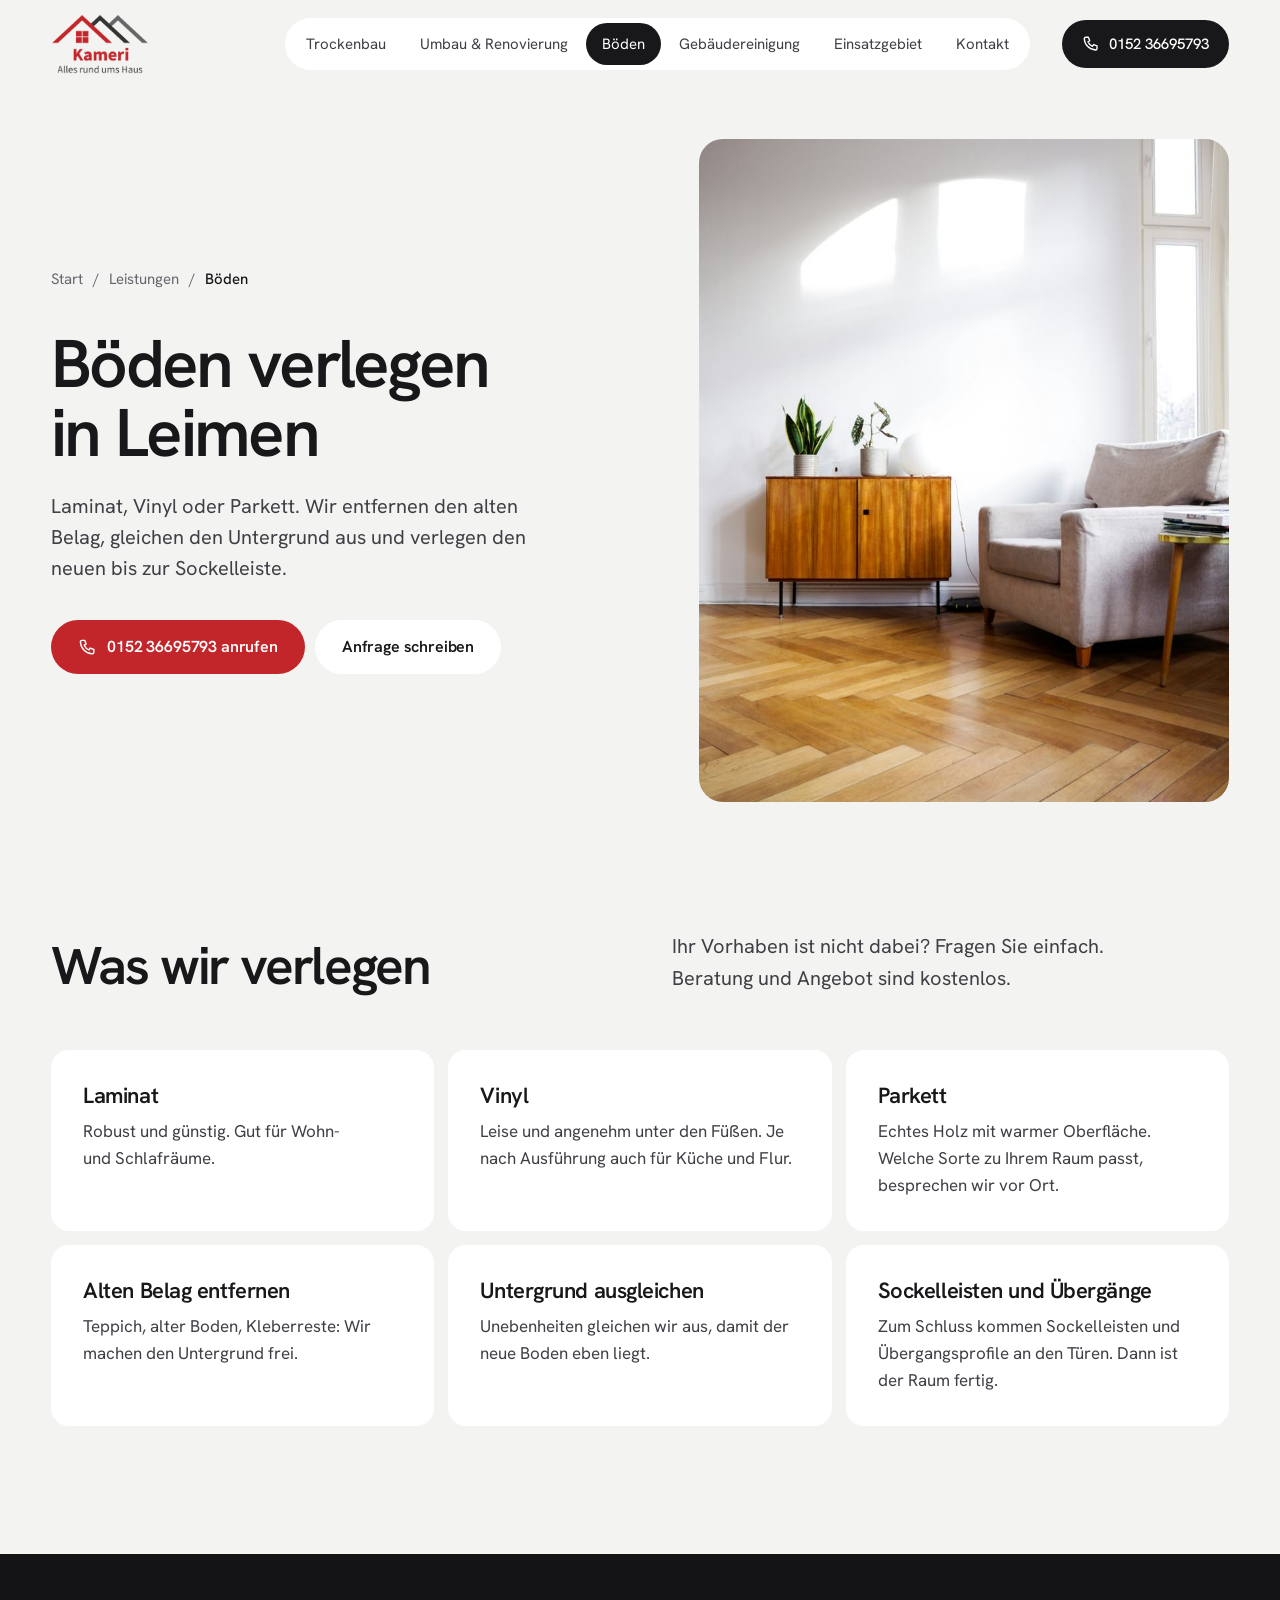
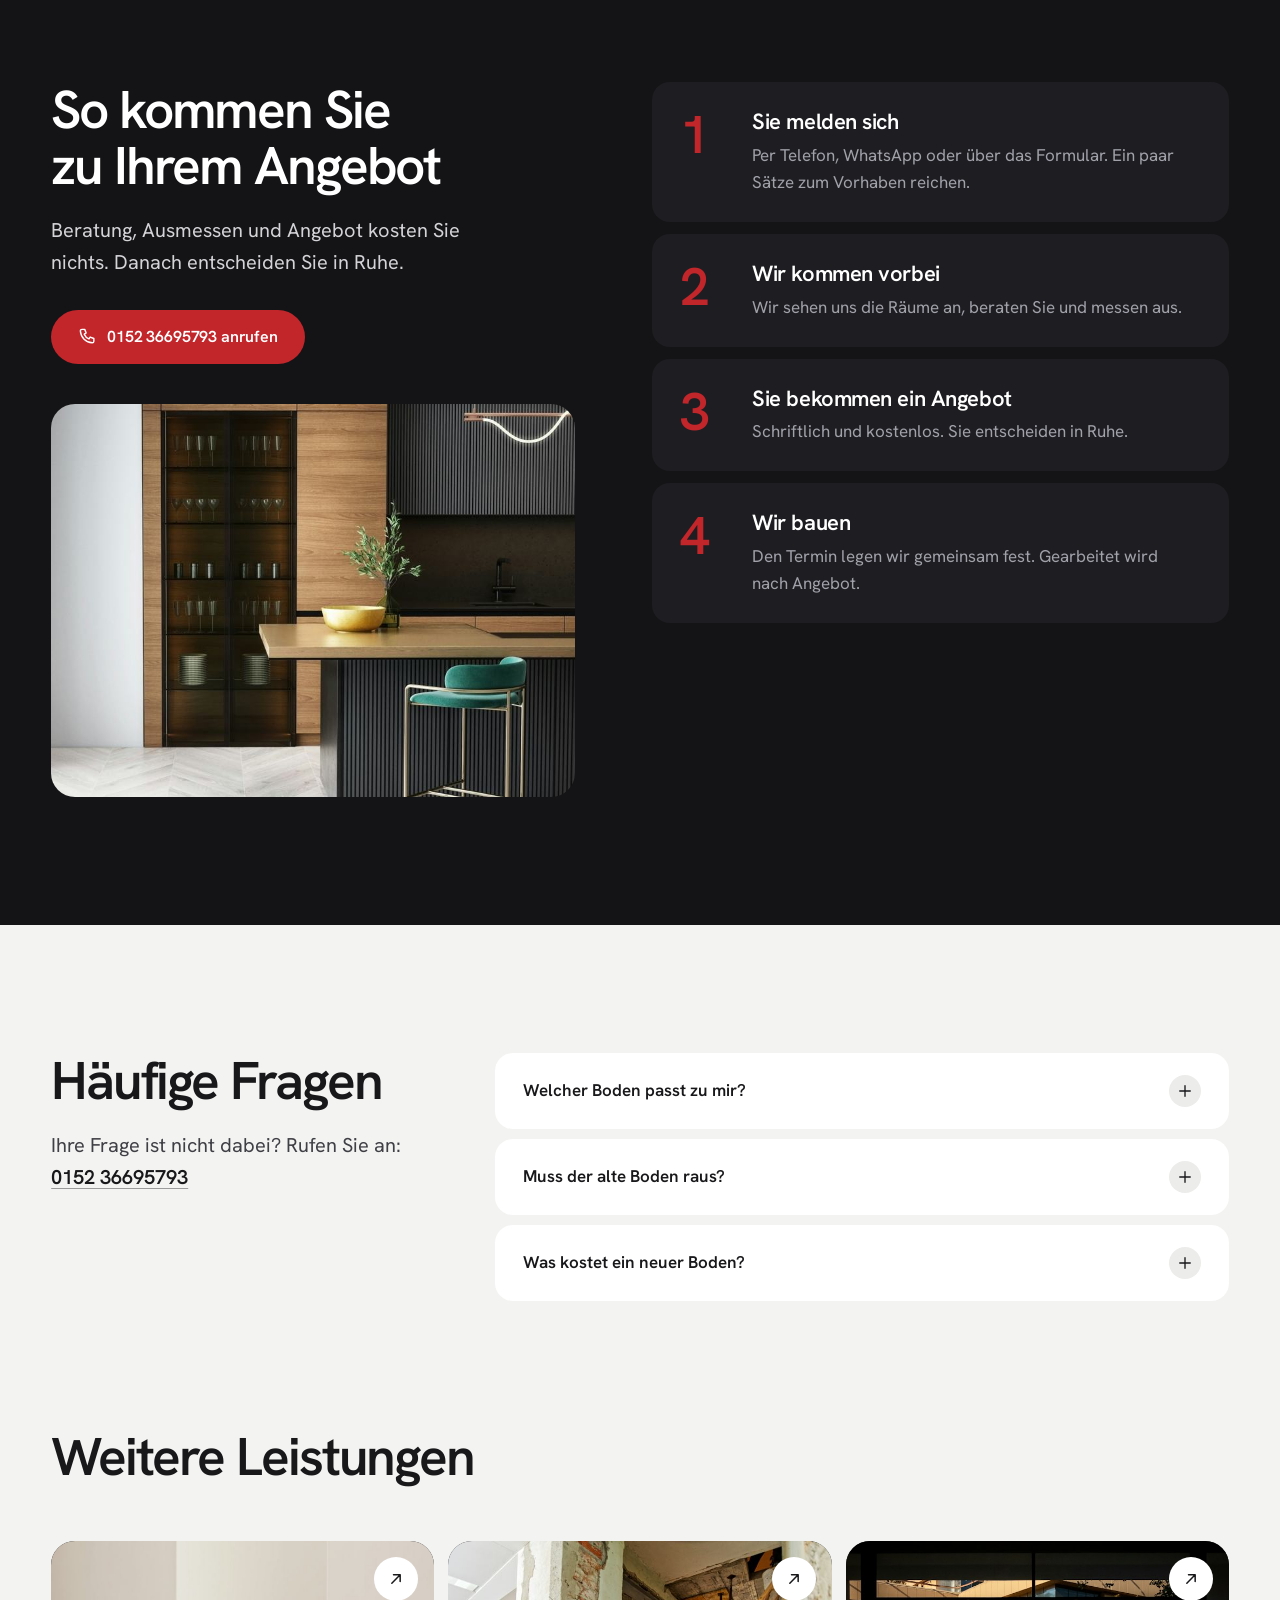
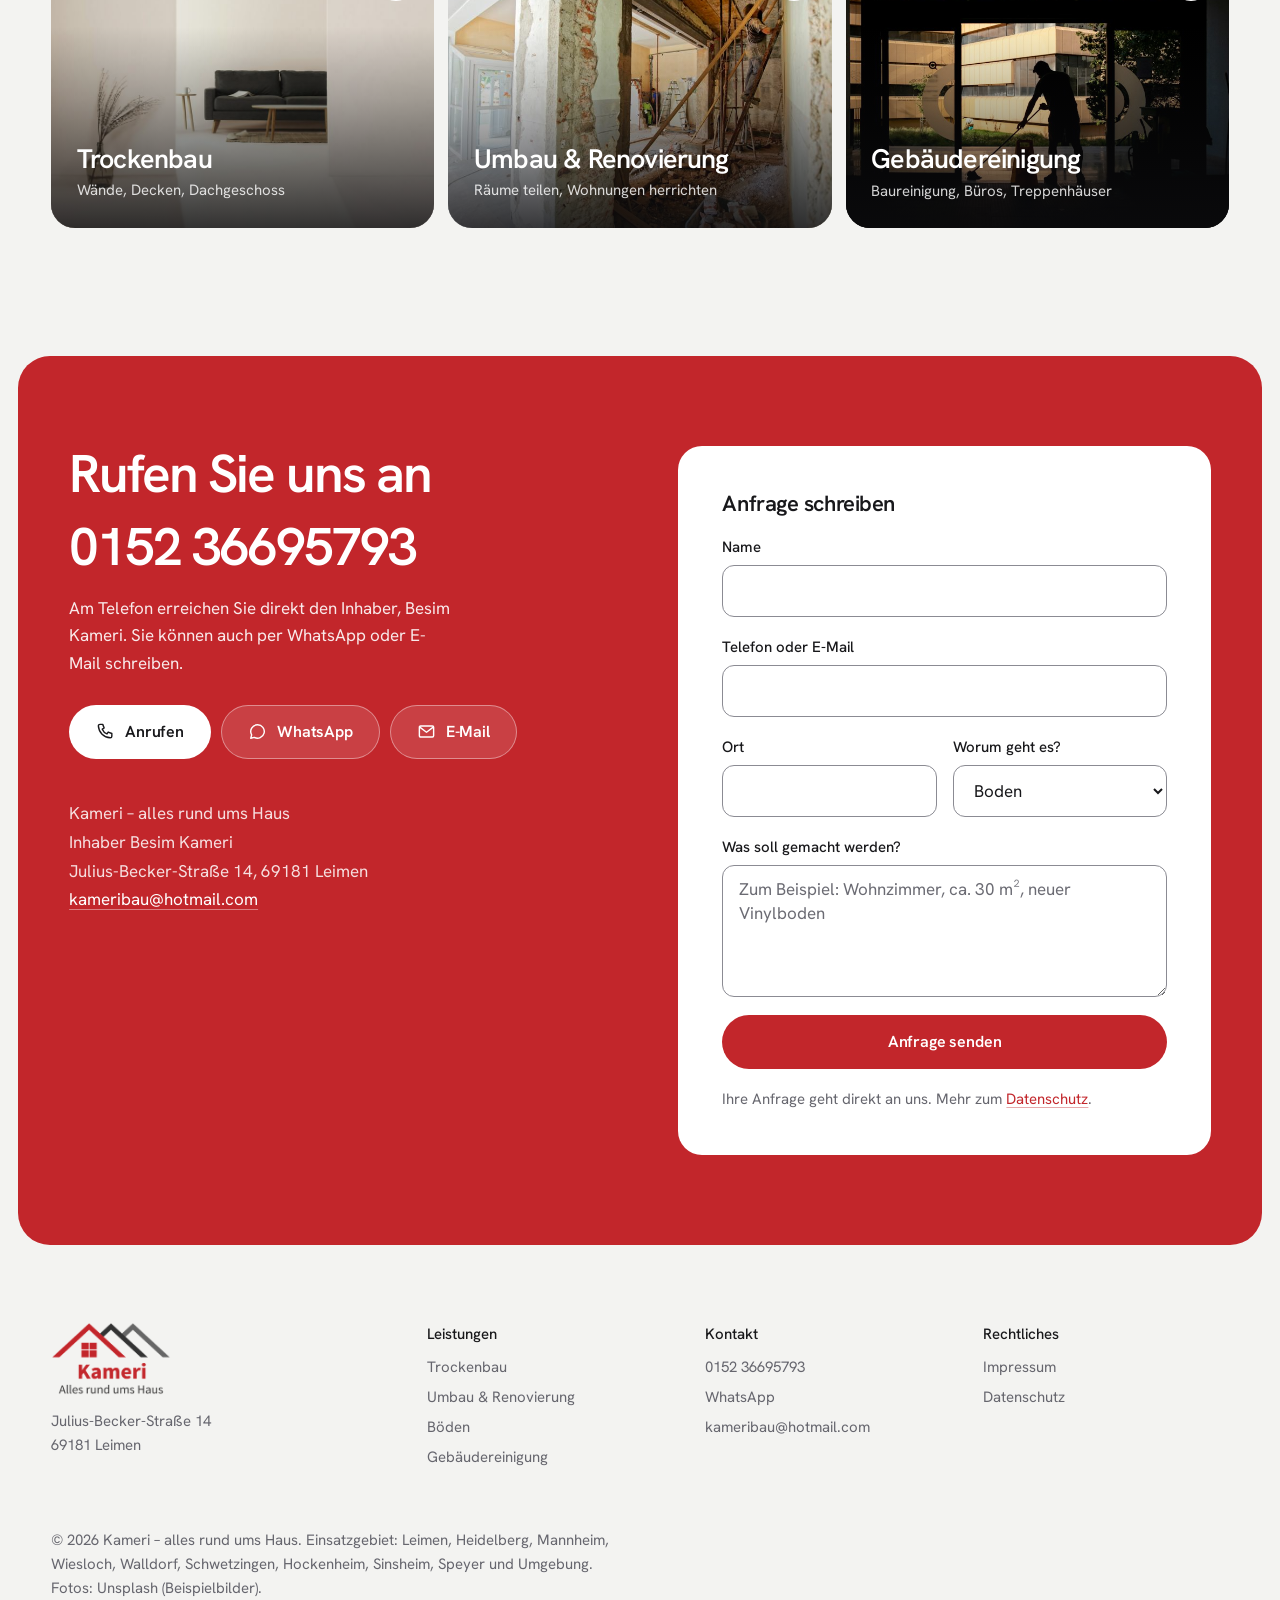
==== commit 6c4f48c9: "Collage zurück, Leistungen neu geordnet, Gebäudereinigung neu Startseite wieder hell mit Bildercolla" ====
--- a/boeden.html
+++ b/boeden.html
@@ -10,7 +10,7 @@
   <link rel="apple-touch-icon" href="bilder/favicon.png">
   <link rel="preload" href="schriften/hanken-grotesk-latin-600-normal.woff2" as="font" type="font/woff2" crossorigin>
   <link rel="preload" href="schriften/hanken-grotesk-latin-400-normal.woff2" as="font" type="font/woff2" crossorigin>
-  <link rel="stylesheet" href="stil.css?v=9">
+  <link rel="stylesheet" href="stil.css?v=10">
   <meta property="og:title" content="Boden verlegen in Leimen, Heidelberg und Umgebung – Kameri">
   <meta property="og:description" content="Laminat, Vinyl und Parkett verlegen in Leimen und Umgebung: alten Belag entfernen, Untergrund ausgleichen, neuen Boden verlegen. Beratung und Angebot kostenlos.">
   <meta property="og:image" content="bilder/fotos/boden-fischgraet-1200.jpg">
@@ -50,9 +50,9 @@
       </a>
       <nav class="navi" id="navi" aria-label="Hauptnavigation">
         <a href="trockenbau.html">Trockenbau</a>
-          <a href="umbau.html">Umbau</a>
+          <a href="umbau.html">Umbau & Renovierung</a>
           <a href="boeden.html" aria-current="page">Böden</a>
-          <a href="renovierung.html">Renovierung</a>
+          <a href="gebaeudereinigung.html">Gebäudereinigung</a>
         <a href="index.html#gebiet">Einsatzgebiet</a>
         <a href="#kontakt">Kontakt</a>
       </nav>
@@ -151,7 +151,7 @@
     <section class="abschnitt" id="fragen" aria-labelledby="fragen-titel">
       <div class="innen fragen-innen">
         <div class="abschnitt-kopf abschnitt-kopf-schmal" data-zeigen>
-          <h2 id="fragen-titel">Fragen zu neuen Böden</h2>
+          <h2 id="fragen-titel">Häufige Fragen</h2>
           <p class="fragen-hinweis">Ihre Frage ist nicht dabei? Rufen Sie an: <a class="textlink" href="tel:+4915236695793">0152 36695793</a></p>
         </div>
         <div class="fragen" data-zeigen>
@@ -179,7 +179,6 @@
         <div class="kacheln kacheln-drei">
           <a class="kachel" href="trockenbau.html" data-zeigen>
             <img src="bilder/fotos/trockenbau-bogen-1200.jpg" srcset="bilder/fotos/trockenbau-bogen-800.jpg 800w, bilder/fotos/trockenbau-bogen-1200.jpg 1200w, bilder/fotos/trockenbau-bogen-1600.jpg 1600w" sizes="(max-width: 720px) 100vw, 33vw" width="1200" height="1800" loading="lazy" alt="Weißer Raum mit gerundetem Wanddurchgang">
-            
             <span class="kachel-pfeil"><svg aria-hidden="true"><use href="#i-pfeil"/></svg></span>
             <span class="kachel-text">
               <span class="kachel-name">Trockenbau</span>
@@ -188,20 +187,18 @@
           </a>
           <a class="kachel" href="umbau.html" data-zeigen>
             <img src="bilder/fotos/umbau-altbau-1200.jpg" srcset="bilder/fotos/umbau-altbau-800.jpg 800w, bilder/fotos/umbau-altbau-1200.jpg 1200w, bilder/fotos/umbau-altbau-1600.jpg 1600w" sizes="(max-width: 720px) 100vw, 33vw" width="1200" height="798" loading="lazy" alt="Altbauwohnung im Umbau mit geöffneter Wand und Stützen">
-            
             <span class="kachel-pfeil"><svg aria-hidden="true"><use href="#i-pfeil"/></svg></span>
             <span class="kachel-text">
-              <span class="kachel-name">Umbau</span>
-              <span class="kachel-kurz">Räume teilen, Türen versetzen</span>
+              <span class="kachel-name">Umbau & Renovierung</span>
+              <span class="kachel-kurz">Räume teilen, Wohnungen herrichten</span>
             </span>
           </a>
-          <a class="kachel" href="renovierung.html" data-zeigen>
-            <img src="bilder/fotos/renovierung-farbe-1200.jpg" srcset="bilder/fotos/renovierung-farbe-800.jpg 800w, bilder/fotos/renovierung-farbe-1200.jpg 1200w, bilder/fotos/renovierung-farbe-1600.jpg 1600w" sizes="(max-width: 720px) 100vw, 33vw" width="1200" height="839" loading="lazy" alt="Farbroller streicht eine Wand hellblau">
-            
+          <a class="kachel" href="gebaeudereinigung.html" data-zeigen>
+            <img src="bilder/fotos/reinigung-buero-1200.jpg" srcset="bilder/fotos/reinigung-buero-800.jpg 800w, bilder/fotos/reinigung-buero-1200.jpg 1200w, bilder/fotos/reinigung-buero-1600.jpg 1600w" sizes="(max-width: 720px) 100vw, 33vw" width="1200" height="800" loading="lazy" alt="Reinigungskraft wischt am Abend den Boden einer Bürolobby">
             <span class="kachel-pfeil"><svg aria-hidden="true"><use href="#i-pfeil"/></svg></span>
             <span class="kachel-text">
-              <span class="kachel-name">Renovierung</span>
-              <span class="kachel-kurz">Räume wieder bezugsfertig</span>
+              <span class="kachel-name">Gebäudereinigung</span>
+              <span class="kachel-kurz">Baureinigung, Büros, Treppenhäuser</span>
             </span>
           </a>
         </div>
@@ -250,16 +247,16 @@
                 <select id="f-leistung" name="Leistung">
                 <option value="">Bitte wählen</option>
                 <option>Trockenbau</option>
-                <option>Umbau</option>
+                <option>Umbau / Renovierung</option>
                 <option selected>Boden</option>
-                <option>Renovierung</option>
+                <option>Gebäudereinigung</option>
                 <option>Etwas anderes</option>
               </select>
               </div>
             </div>
             <div class="feld">
               <label for="f-nachricht">Was soll gemacht werden?</label>
-              <textarea id="f-nachricht" name="Nachricht" required aria-describedby="f-nachricht-fehler" placeholder="Zum Beispiel: Wohnzimmer teilen, mit Tür, ca. 4 m Wand"></textarea>
+              <textarea id="f-nachricht" name="Nachricht" required aria-describedby="f-nachricht-fehler" placeholder="Zum Beispiel: Wohnzimmer, ca. 30 m², neuer Vinylboden"></textarea>
               <span class="fehler" id="f-nachricht-fehler"></span>
             </div>
             <input class="falle" type="checkbox" name="botcheck" tabindex="-1" autocomplete="off" aria-hidden="true">
@@ -280,7 +277,7 @@
       </div>
       <div>
         <p class="fuss-titel">Leistungen</p>
-        <p class="fuss-links"><a href="trockenbau.html">Trockenbau</a><a href="umbau.html">Umbau</a><a href="boeden.html">Böden</a><a href="renovierung.html">Renovierung</a></p>
+        <p class="fuss-links"><a href="trockenbau.html">Trockenbau</a><a href="umbau.html">Umbau & Renovierung</a><a href="boeden.html">Böden</a><a href="gebaeudereinigung.html">Gebäudereinigung</a></p>
       </div>
       <div>
         <p class="fuss-titel">Kontakt</p>
@@ -299,6 +296,6 @@
     <a class="leiste-whatsapp" href="https://wa.me/4915236695793"><svg aria-hidden="true"><use href="#i-chat"/></svg>WhatsApp</a>
   </div>
 
-  <script src="seite.js?v=9" defer></script>
+  <script src="seite.js?v=10" defer></script>
 </body>
 </html>
--- a/stil.css
+++ b/stil.css
@@ -54,7 +54,7 @@
 
   --rand: clamp(20px, 4vw, 56px);
   --rand-klein: clamp(10px, 1.4vw, 20px);
-  --r-buehne: 32px;
+  --r-rotflaeche: 32px;
   --breite: 1320px;
   --abstand: clamp(88px, 10vw, 144px);
   --kopf-hoehe: 88px;
@@ -413,127 +413,49 @@
   }
 }
 
-/* ---------- Bühne (Startseite) ---------- */
-
-.buehne-rahmen {
-  max-width: 1640px;
+/* ---------- Start ---------- */
+
+.start {
+  display: grid;
+  grid-template-columns: minmax(0, 1.05fr) minmax(0, 1fr);
+  gap: clamp(28px, 4vw, 64px);
+  align-items: center;
+  max-width: calc(var(--breite) + 2 * var(--rand));
   margin-inline: auto;
-  padding: 4px var(--rand-klein) 0;
-}
-
-.buehne {
-  position: relative;
-  isolation: isolate;
-  display: flex;
-  flex-direction: column;
-  justify-content: flex-end;
-  min-height: clamp(640px, calc(100svh - var(--kopf-hoehe) - 8px), 860px);
-  padding: clamp(28px, 4.5vw, 72px);
-  overflow: hidden;
-  border-radius: var(--r-buehne);
-  background: var(--dunkel);
-  color: rgb(255 255 255 / 0.86);
-}
-
-.buehne-bild {
-  position: absolute;
-  inset: 0;
-  z-index: -1;
-}
-
-.buehne-bild img {
+  padding: clamp(16px, 3vw, 40px) var(--rand) clamp(40px, 5vw, 64px);
+}
+
+.start h1 {
+  max-width: 9ch;
+}
+
+.start-lead {
+  max-width: 40ch;
+  margin: 24px 0 36px;
+  font-size: var(--t-lead);
+  line-height: 1.55;
+}
+
+.collage {
+  display: grid;
+  grid-template-columns: repeat(2, minmax(0, 1fr));
+  grid-template-rows: repeat(2, minmax(0, 1fr));
+  gap: 14px;
+  height: min(calc(100svh - var(--kopf-hoehe) - 72px), 640px);
+  min-height: 460px;
+}
+
+.collage img {
   width: 100%;
   height: 100%;
+  min-height: 0;
   object-fit: cover;
-}
-
-/* Verlauf, damit die weiße Schrift auf dem Foto lesbar bleibt */
-.buehne-bild::after {
-  content: "";
-  position: absolute;
-  inset: 0;
-  background:
-    linear-gradient(to top, rgb(12 12 14 / 0.88) 0%, rgb(12 12 14 / 0.5) 42%, rgb(12 12 14 / 0.12) 75%), /* taste-skill-ignore: Abdunklung über dem Foto */
-    linear-gradient(to right, rgb(12 12 14 / 0.55) 0%, rgb(12 12 14 / 0) 70%); /* taste-skill-ignore */
-}
-
-.buehne h1 {
-  max-width: 9ch;
-  color: var(--weiss);
-}
-
-.buehne-lead {
-  max-width: 44ch;
-  margin: 22px 0 32px;
-  font-size: var(--t-lead);
-  line-height: 1.55;
-}
-
-.buehne ::selection {
-  background: var(--weiss);
-  color: var(--tinte);
-}
-
-.buehne > .buehne-text :focus-visible {
-  outline-color: var(--weiss);
-}
-
-/* Rückruf direkt auf der Bühne */
-.rueckruf,
-.buehne .formular-danke {
-  max-width: 1040px;
-  margin-top: clamp(36px, 4.5vw, 64px);
-}
-
-.rueckruf {
-  padding: 20px 20px 22px;
   border-radius: var(--r-gross);
-  background: var(--weiss);
-  color: var(--text);
-}
-
-.rueckruf ::selection {
-  background: var(--rot);
-  color: var(--weiss);
-}
-
-.rueckruf-titel {
-  margin-bottom: 14px;
-  color: var(--leise);
-  font-size: var(--t-klein);
-}
-
-.rueckruf-titel b {
-  margin-right: 6px;
-  color: var(--tinte);
-  font-weight: 600;
-}
-
-.rueckruf-felder {
-  display: grid;
-  grid-template-columns: repeat(3, minmax(0, 1fr)) auto;
-  gap: 12px;
-  align-items: start;
-}
-
-/* Knopf auf Höhe der Felder (Beschriftung 24px + 6px Abstand) */
-.rueckruf-felder > .knopf {
-  margin-top: 30px;
-}
-
-.rueckruf .formular-status {
-  margin-top: 12px;
-  color: var(--tinte);
-  font-weight: 500;
-}
-
-.rueckruf .formular-status.fehlgeschlagen {
-  color: var(--rot-tief);
-}
-
-.rueckruf[aria-busy="true"] button[type="submit"] {
-  opacity: 0.7;
-  cursor: progress;
+  background: var(--flaeche);
+}
+
+.collage-gross {
+  grid-row: span 2;
 }
 
 .werte {
@@ -542,7 +464,7 @@
   gap: 14px;
   max-width: calc(var(--breite) + 2 * var(--rand));
   margin-inline: auto;
-  padding: clamp(48px, 6vw, 80px) var(--rand) 0;
+  padding: 0 var(--rand);
 }
 
 .wert {
@@ -599,7 +521,7 @@
 
 .seitenkopf h1 {
   max-width: 13ch;
-  font-size: clamp(2.6rem, 1.6rem + 3.4vw, 4.75rem);
+  font-size: clamp(2.3rem, 1.5rem + 3.4vw, 4.75rem);
 }
 
 .seitenkopf-lead {
@@ -700,17 +622,6 @@
   transform: scale(0.985);
 }
 
-.kachel-marke {
-  position: absolute;
-  top: 18px;
-  left: 18px;
-  padding: 7px 14px;
-  border-radius: 999px;
-  background: var(--rot);
-  font-size: var(--t-klein);
-  font-weight: 600;
-}
-
 .kachel-pfeil {
   position: absolute;
   top: 16px;
@@ -766,6 +677,10 @@
   display: grid;
   grid-template-columns: repeat(3, minmax(0, 1fr));
   gap: 14px;
+}
+
+.punkte-zwei {
+  grid-template-columns: repeat(2, minmax(0, 1fr));
 }
 
 .punkte li {
@@ -1081,7 +996,7 @@
   max-width: 1600px;
   margin-inline: auto;
   padding-block: clamp(56px, 7vw, 112px);
-  border-radius: var(--r-buehne);
+  border-radius: var(--r-rotflaeche);
   background: var(--rot);
   color: rgb(255 255 255 / 0.9);
 }
@@ -1368,22 +1283,21 @@
 /* ---------- Bewegung ---------- */
 
 @media (prefers-reduced-motion: no-preference) {
-  .js .buehne-text > *,
+  .js .start-text > *,
   .js .seitenkopf-text > * {
     animation: rein 700ms var(--ease-out) both;
   }
-  .js .buehne-text > :nth-child(2),
+  .js .start-text > :nth-child(2),
   .js .seitenkopf-text > :nth-child(2) { animation-delay: 70ms; }
-  .js .buehne-text > :nth-child(3),
+  .js .start-text > :nth-child(3),
   .js .seitenkopf-text > :nth-child(3) { animation-delay: 140ms; }
   .js .seitenkopf-text > :nth-child(4) { animation-delay: 210ms; }
-  .js .rueckruf {
-    animation: rein 700ms var(--ease-out) 220ms both;
-  }
-  .js .buehne-bild img,
+  .js .collage img,
   .js .seitenkopf-bild img {
-    animation: bild-rein 1100ms var(--ease-soft) both;
-  }
+    animation: bild-rein 900ms var(--ease-soft) both;
+  }
+  .js .collage img:nth-child(2) { animation-delay: 80ms; }
+  .js .collage img:nth-child(3) { animation-delay: 160ms; }
 
   .bewegung [data-zeigen] {
     opacity: 0;
@@ -1425,7 +1339,7 @@
 }
 
 @keyframes bild-rein {
-  from { transform: scale(1.04); }
+  from { transform: scale(0.97); }
   to { transform: none; }
 }
 
@@ -1458,16 +1372,9 @@
   .kachel {
     aspect-ratio: 4 / 3;
   }
-  .rueckruf-felder {
-    grid-template-columns: repeat(3, minmax(0, 1fr));
-  }
-  .rueckruf-felder > .knopf {
-    grid-column: 1 / -1;
-    margin-top: 4px;
-  }
-}
-
-@media (max-width: 1040px) {
+}
+
+@media (max-width: 1240px) {
   .kopf-innen {
     position: relative;
     gap: 10px;
@@ -1517,6 +1424,13 @@
 }
 
 @media (max-width: 860px) {
+  .start {
+    grid-template-columns: 1fr;
+  }
+  .collage {
+    height: 420px;
+    min-height: 0;
+  }
   .abschnitt-kopf,
   .ablauf-innen,
   .kunden,
@@ -1548,7 +1462,7 @@
   :root {
     --kopf-hoehe: 72px;
     --r-gross: 20px;
-    --r-buehne: 24px;
+    --r-rotflaeche: 24px;
   }
   .marke img {
     height: 50px;
@@ -1566,21 +1480,18 @@
     clip: rect(0 0 0 0);
     white-space: nowrap;
   }
-  /* Am Handy reichen Anrufen und WhatsApp oben, das Formular steht unten bei Kontakt */
-  .buehne {
-    min-height: min(600px, calc(100svh - var(--kopf-hoehe) - 16px));
-    padding: 24px 20px 24px;
-  }
-  .rueckruf {
-    display: none;
-  }
-  .buehne-text .aktionen .knopf,
+  .start .aktionen .knopf,
   .seitenkopf .aktionen .knopf {
     width: 100%;
   }
+  .collage {
+    height: 340px;
+    gap: 10px;
+  }
   .kacheln,
   .kacheln-drei,
-  .punkte {
+  .punkte,
+  .punkte-zwei {
     grid-template-columns: 1fr;
   }
   .kacheln-drei .kachel:last-child {
@@ -1726,7 +1637,6 @@
   .kopf,
   .leiste,
   .ortcheck,
-  .rueckruf,
   .menue-knopf,
   .formular {
     display: none;
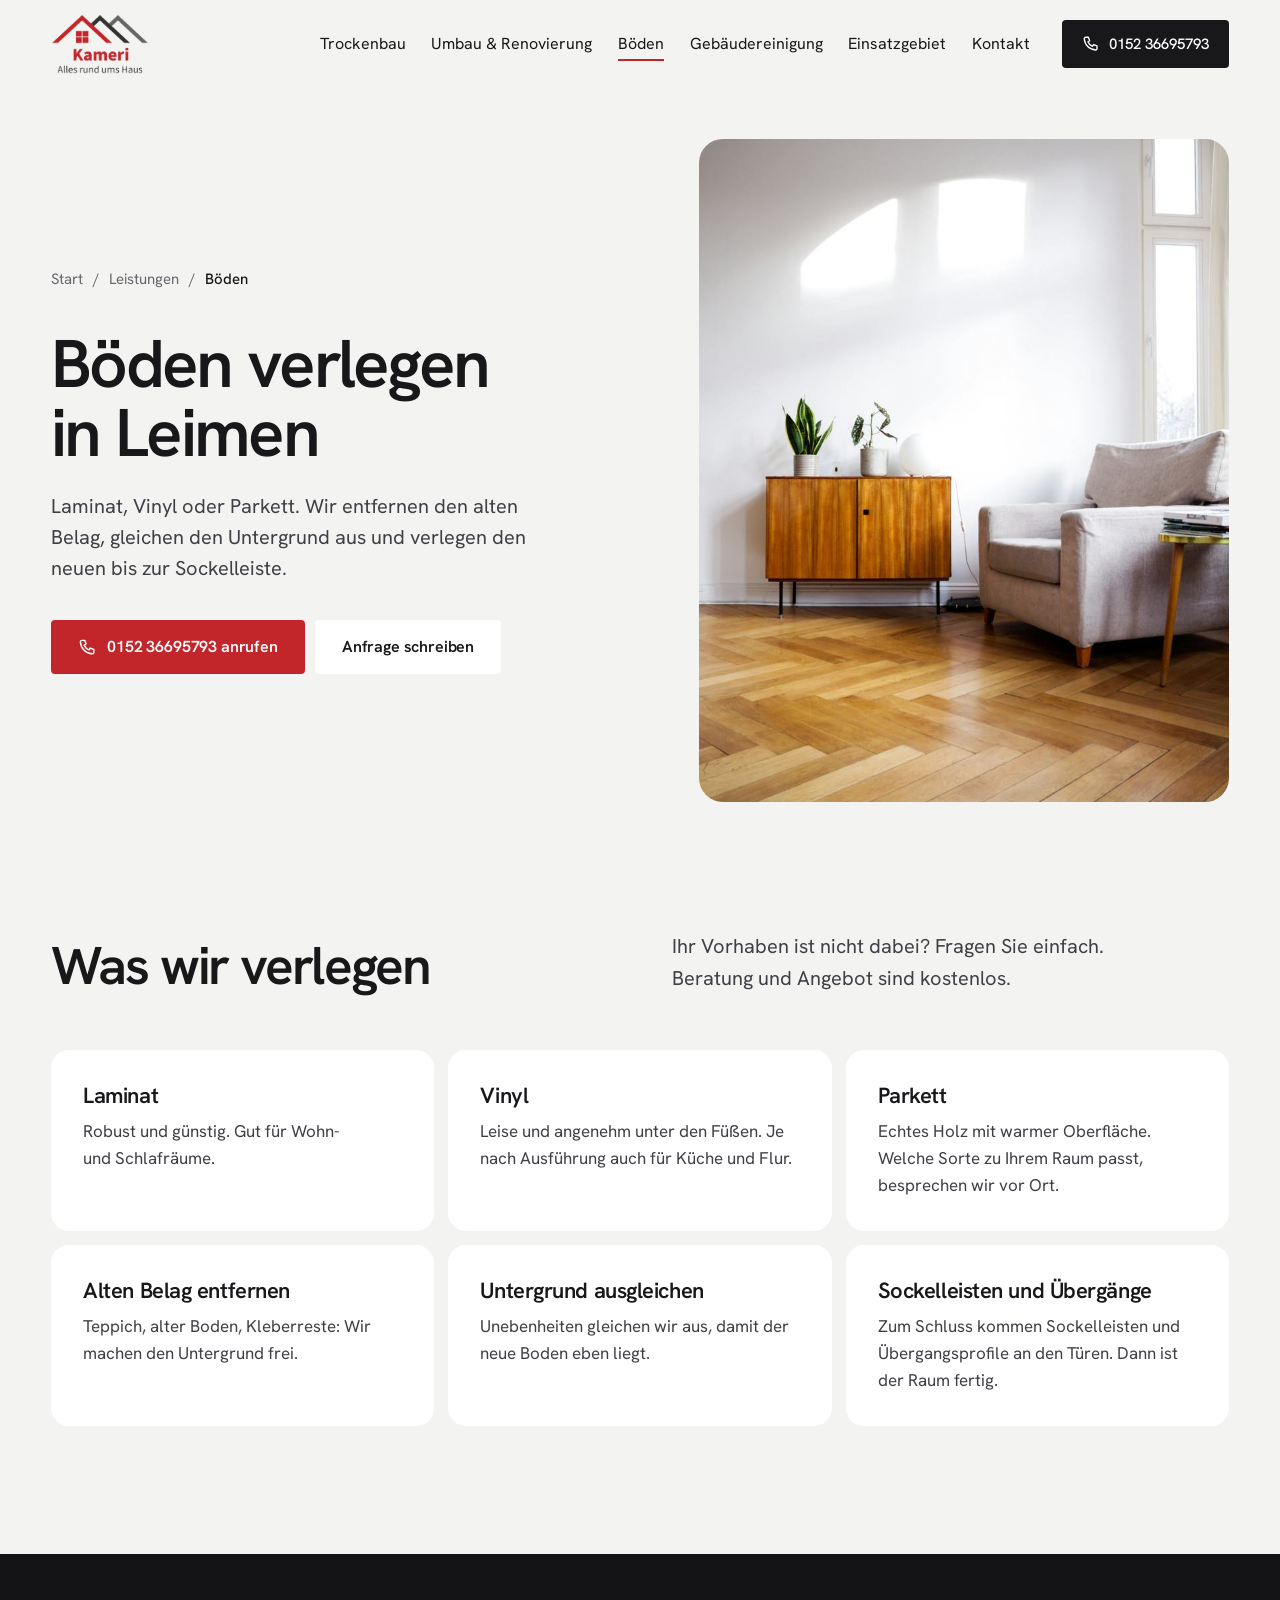
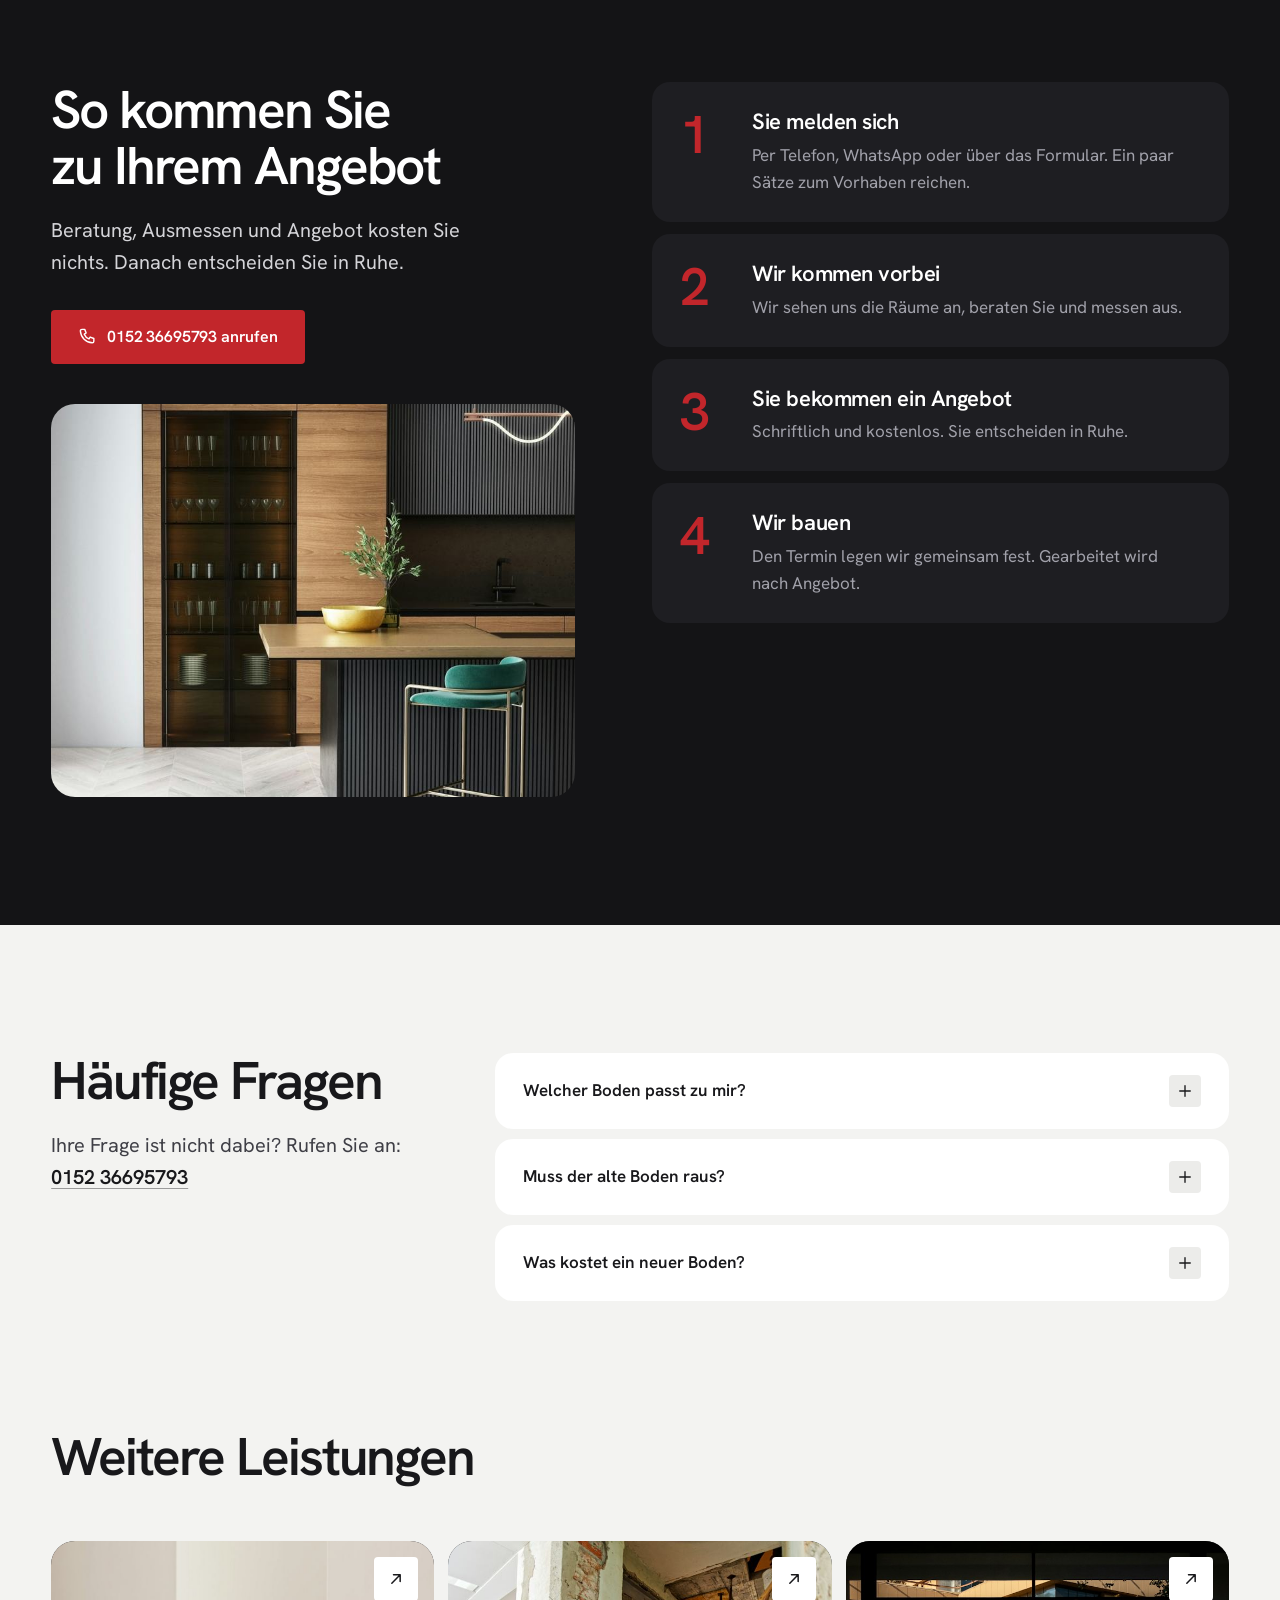
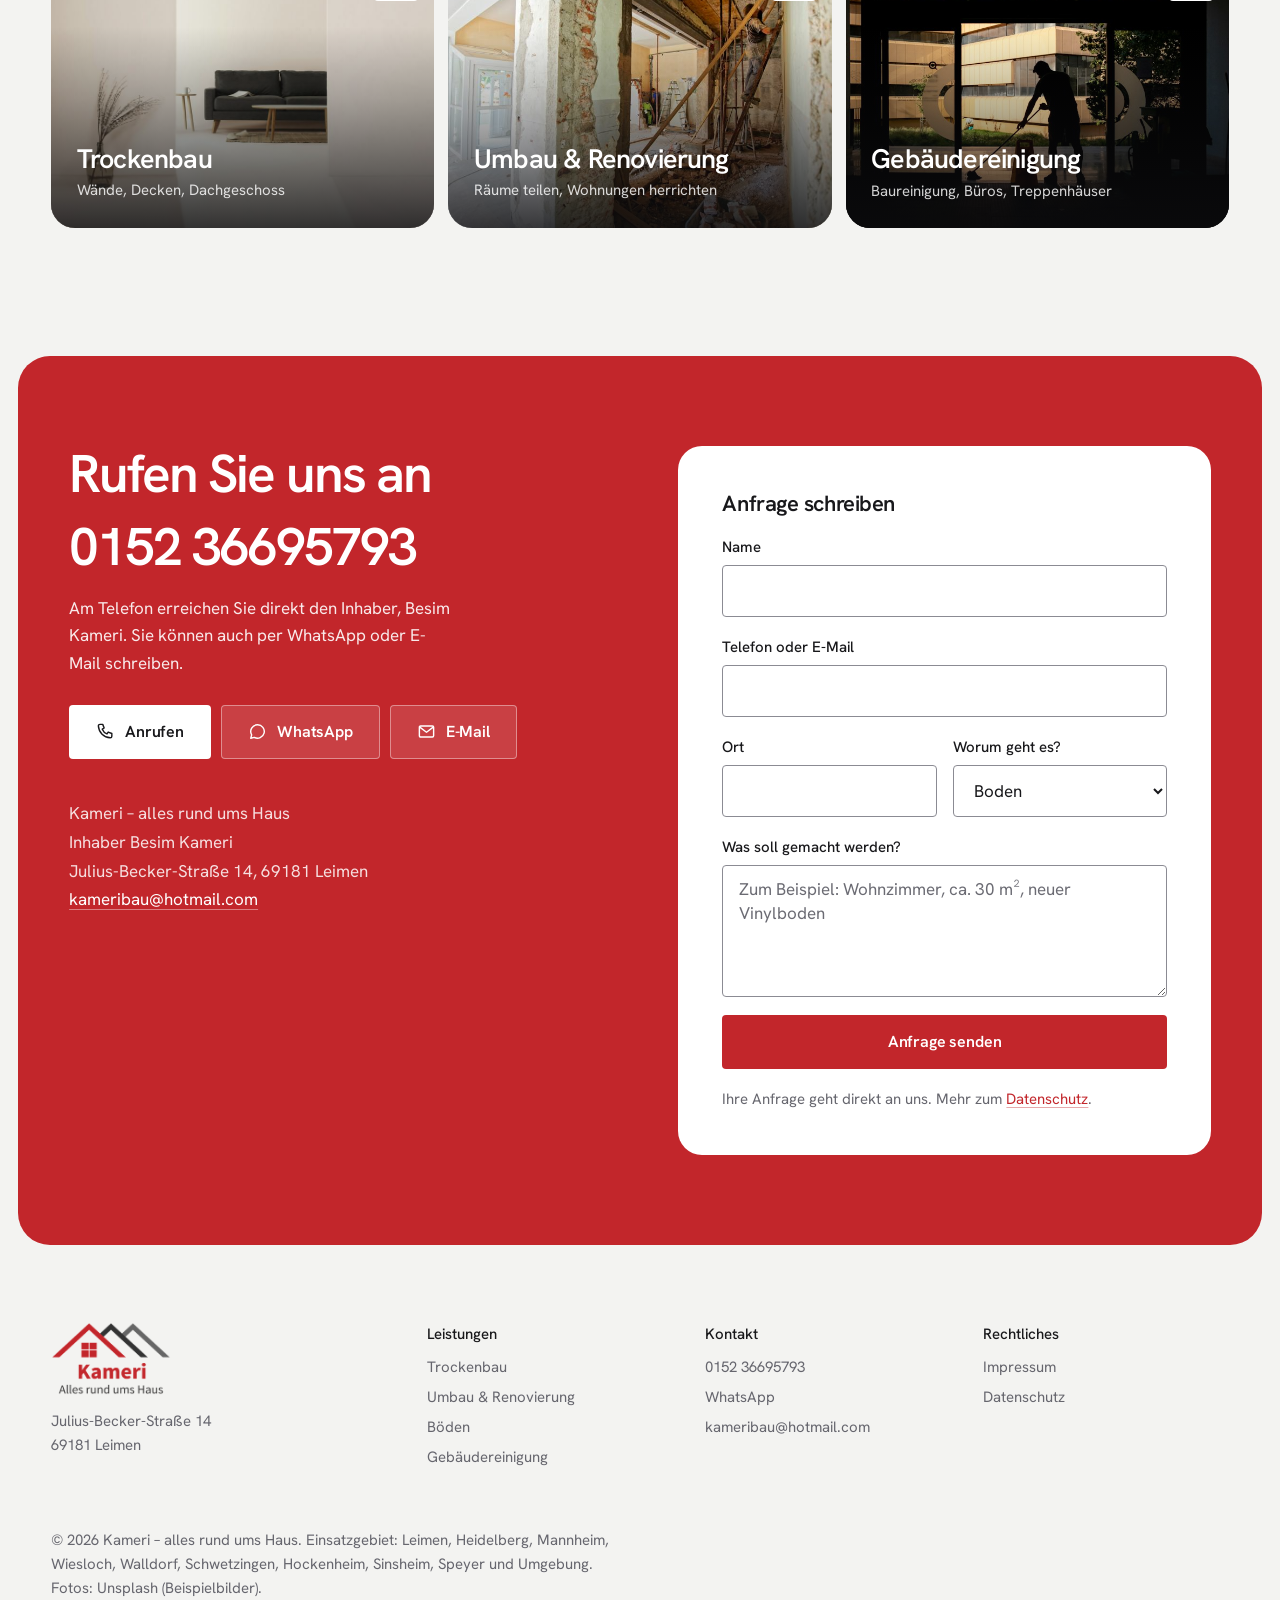
==== commit 2417aed5: "Eckige Knöpfe und Navigation als einfache Textlinks Knöpfe, Felder und kleine Kästchen mit 4px Ecken" ====
--- a/boeden.html
+++ b/boeden.html
@@ -10,7 +10,7 @@
   <link rel="apple-touch-icon" href="bilder/favicon.png">
   <link rel="preload" href="schriften/hanken-grotesk-latin-600-normal.woff2" as="font" type="font/woff2" crossorigin>
   <link rel="preload" href="schriften/hanken-grotesk-latin-400-normal.woff2" as="font" type="font/woff2" crossorigin>
-  <link rel="stylesheet" href="stil.css?v=10">
+  <link rel="stylesheet" href="stil.css?v=11">
   <meta property="og:title" content="Boden verlegen in Leimen, Heidelberg und Umgebung – Kameri">
   <meta property="og:description" content="Laminat, Vinyl und Parkett verlegen in Leimen und Umgebung: alten Belag entfernen, Untergrund ausgleichen, neuen Boden verlegen. Beratung und Angebot kostenlos.">
   <meta property="og:image" content="bilder/fotos/boden-fischgraet-1200.jpg">
@@ -296,6 +296,6 @@
     <a class="leiste-whatsapp" href="https://wa.me/4915236695793"><svg aria-hidden="true"><use href="#i-chat"/></svg>WhatsApp</a>
   </div>
 
-  <script src="seite.js?v=10" defer></script>
+  <script src="seite.js?v=11" defer></script>
 </body>
 </html>
--- a/stil.css
+++ b/stil.css
@@ -51,6 +51,7 @@
   --r-gross: 24px;
   --r: 18px;
   --r-klein: 12px;
+  --r-knopf: 4px; /* Knöpfe und Felder: eckig, einmal so entschieden */
 
   --rand: clamp(20px, 4vw, 56px);
   --rand-klein: clamp(10px, 1.4vw, 20px);
@@ -172,7 +173,7 @@
   top: -80px;
   z-index: 60;
   padding: 12px 18px;
-  border-radius: 999px;
+  border-radius: var(--r-knopf);
   background: var(--rot);
   color: var(--weiss);
   font-weight: 600;
@@ -197,7 +198,7 @@
   min-height: 54px;
   padding: 0 26px;
   border: 1px solid transparent; /* taste-skill-ignore: nur der Glas-Knopf zeigt den Rand */
-  border-radius: 999px;
+  border-radius: var(--r-knopf);
   font: 600 1rem / 1 var(--schrift);
   letter-spacing: -0.01em;
   text-decoration: none;
@@ -320,20 +321,18 @@
 
 .navi {
   display: flex;
-  gap: 2px;
+  gap: clamp(18px, 2vw, 30px);
   margin-left: auto;
-  padding: 5px;
-  border-radius: 999px;
-  background: var(--weiss);
-}
-
+}
+
+/* Einfache Textlinks; die aktuelle Seite bekommt einen roten Strich darunter */
 .navi a {
-  padding: 9px 16px;
-  border-radius: 999px;
-  color: var(--text);
-  font-size: var(--t-klein);
-  text-decoration: none;
-  transition: background-color 180ms ease, color 180ms ease;
+  padding: 10px 0;
+  color: var(--tinte);
+  font-size: 1rem;
+  text-decoration: underline 2px transparent;
+  text-underline-offset: 10px;
+  transition: color 180ms ease, text-decoration-color 180ms ease;
 }
 
 .kopf-telefon {
@@ -342,7 +341,7 @@
   gap: 9px;
   min-height: 48px;
   padding: 0 20px;
-  border-radius: 999px;
+  border-radius: var(--r-knopf);
   background: var(--tinte);
   color: var(--weiss);
   font-size: var(--t-klein);
@@ -364,8 +363,7 @@
 }
 
 .navi a[aria-current="page"] {
-  background: var(--tinte);
-  color: var(--weiss);
+  text-decoration-color: var(--rot);
 }
 
 /* Menü-Knopf nur am Handy und nur mit Skript */
@@ -377,7 +375,7 @@
   flex: none;
   padding: 0;
   border: 0;
-  border-radius: 50%;
+  border-radius: var(--r-knopf);
   background: var(--weiss);
   color: var(--tinte);
   cursor: pointer;
@@ -405,8 +403,10 @@
 
 @media (hover: hover) and (pointer: fine) {
   .navi a:hover {
-    background: var(--flaeche);
-    color: var(--tinte);
+    text-decoration-color: var(--feldrand);
+  }
+  .navi a[aria-current="page"]:hover {
+    text-decoration-color: var(--rot);
   }
   .kopf-telefon:hover {
     background: #2e2e33;
@@ -630,7 +630,7 @@
   place-items: center;
   width: 44px;
   height: 44px;
-  border-radius: 50%;
+  border-radius: var(--r-knopf);
   background: var(--weiss);
   color: var(--tinte);
   transition: transform 220ms var(--ease-out);
@@ -861,7 +861,7 @@
 .ortcheck input {
   flex: 1;
   min-width: 0;
-  border-radius: 999px;
+  border-radius: var(--r-knopf);
   padding-inline: 20px;
 }
 
@@ -969,7 +969,7 @@
   height: 32px;
   flex: none;
   padding: 7px;
-  border-radius: 50%;
+  border-radius: var(--r-knopf);
   background: var(--flaeche);
   color: var(--tinte);
   transition: transform 220ms var(--ease-out), background-color 180ms ease;
@@ -1135,7 +1135,7 @@
   min-height: 52px;
   padding: 12px 16px;
   border: 1px solid var(--feldrand);
-  border-radius: var(--r-klein);
+  border-radius: var(--r-knopf);
   background: var(--weiss);
   color: var(--tinte);
   font: 400 1.0625rem / 1.4 var(--schrift);
@@ -1363,9 +1363,6 @@
 /* ---------- Kleinere Bildschirme ---------- */
 
 @media (max-width: 1180px) {
-  .navi a {
-    padding-inline: 12px;
-  }
   .kacheln {
     grid-template-columns: repeat(2, minmax(0, 1fr));
   }
@@ -1399,7 +1396,8 @@
     gap: 2px;
     margin: 0;
     padding: 8px;
-    border-radius: var(--r-gross);
+    border-radius: var(--r-klein);
+    background: var(--weiss);
     box-shadow: 0 24px 48px -20px rgb(0 0 0 / 0.35); /* taste-skill-ignore: schwebendes Menü */
     opacity: 0;
     visibility: hidden;
@@ -1415,8 +1413,14 @@
   }
   .js .navi a {
     padding: 14px 18px;
-    border-radius: var(--r-klein);
+    border-radius: var(--r-knopf);
     font-size: 1.125rem;
+    text-decoration: none;
+  }
+  .js .navi a[aria-current="page"] {
+    background: var(--flaeche);
+    color: var(--rot-tief);
+    font-weight: 600;
   }
   .punkte {
     grid-template-columns: repeat(2, minmax(0, 1fr));
@@ -1539,7 +1543,7 @@
     grid-template-columns: 1fr 1fr;
     gap: 6px;
     padding: 6px;
-    border-radius: 999px;
+    border-radius: var(--r-knopf);
     background: var(--weiss);
     /* schwebende Leiste über dem Inhalt */
     box-shadow: 0 12px 32px -12px rgb(0 0 0 / 0.35); /* taste-skill-ignore */
@@ -1551,7 +1555,7 @@
     justify-content: center;
     gap: 8px;
     min-height: 50px;
-    border-radius: 999px;
+    border-radius: var(--r-knopf);
     font-weight: 600;
     text-decoration: none;
     user-select: none;
